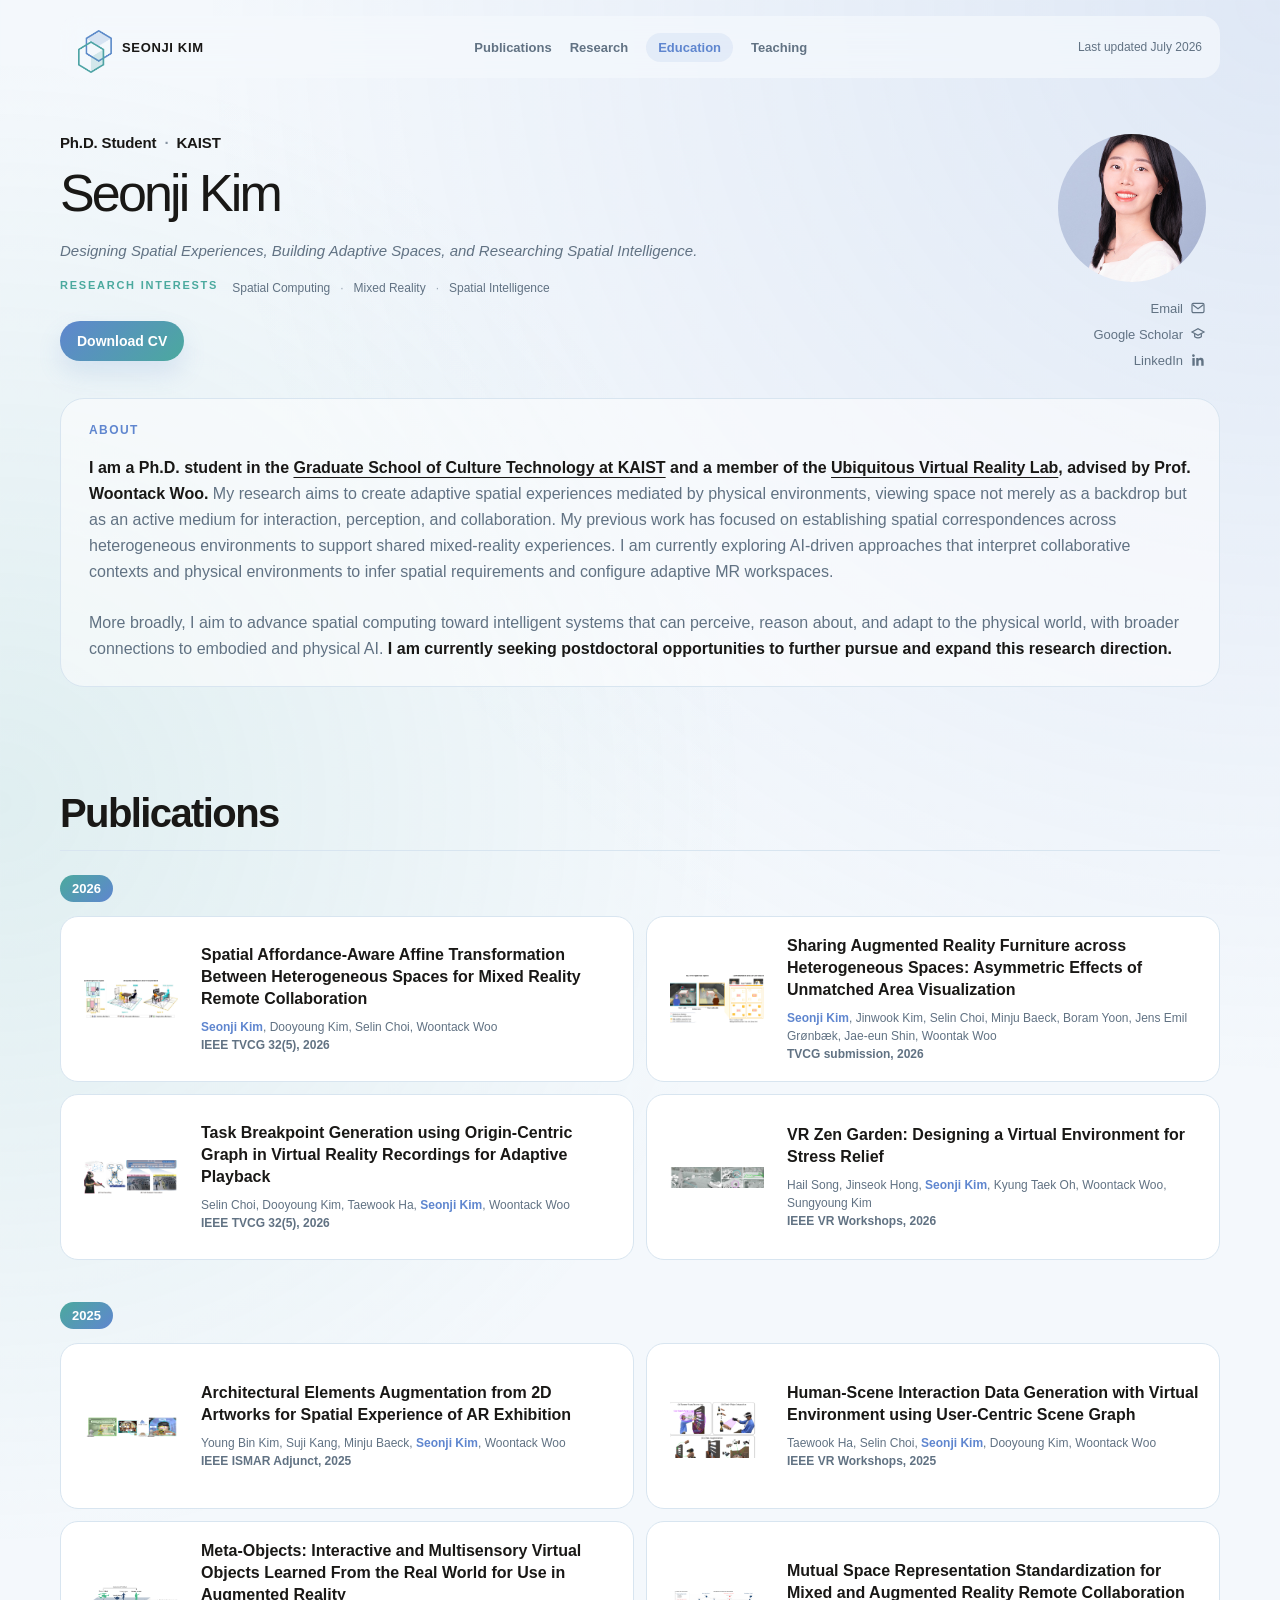
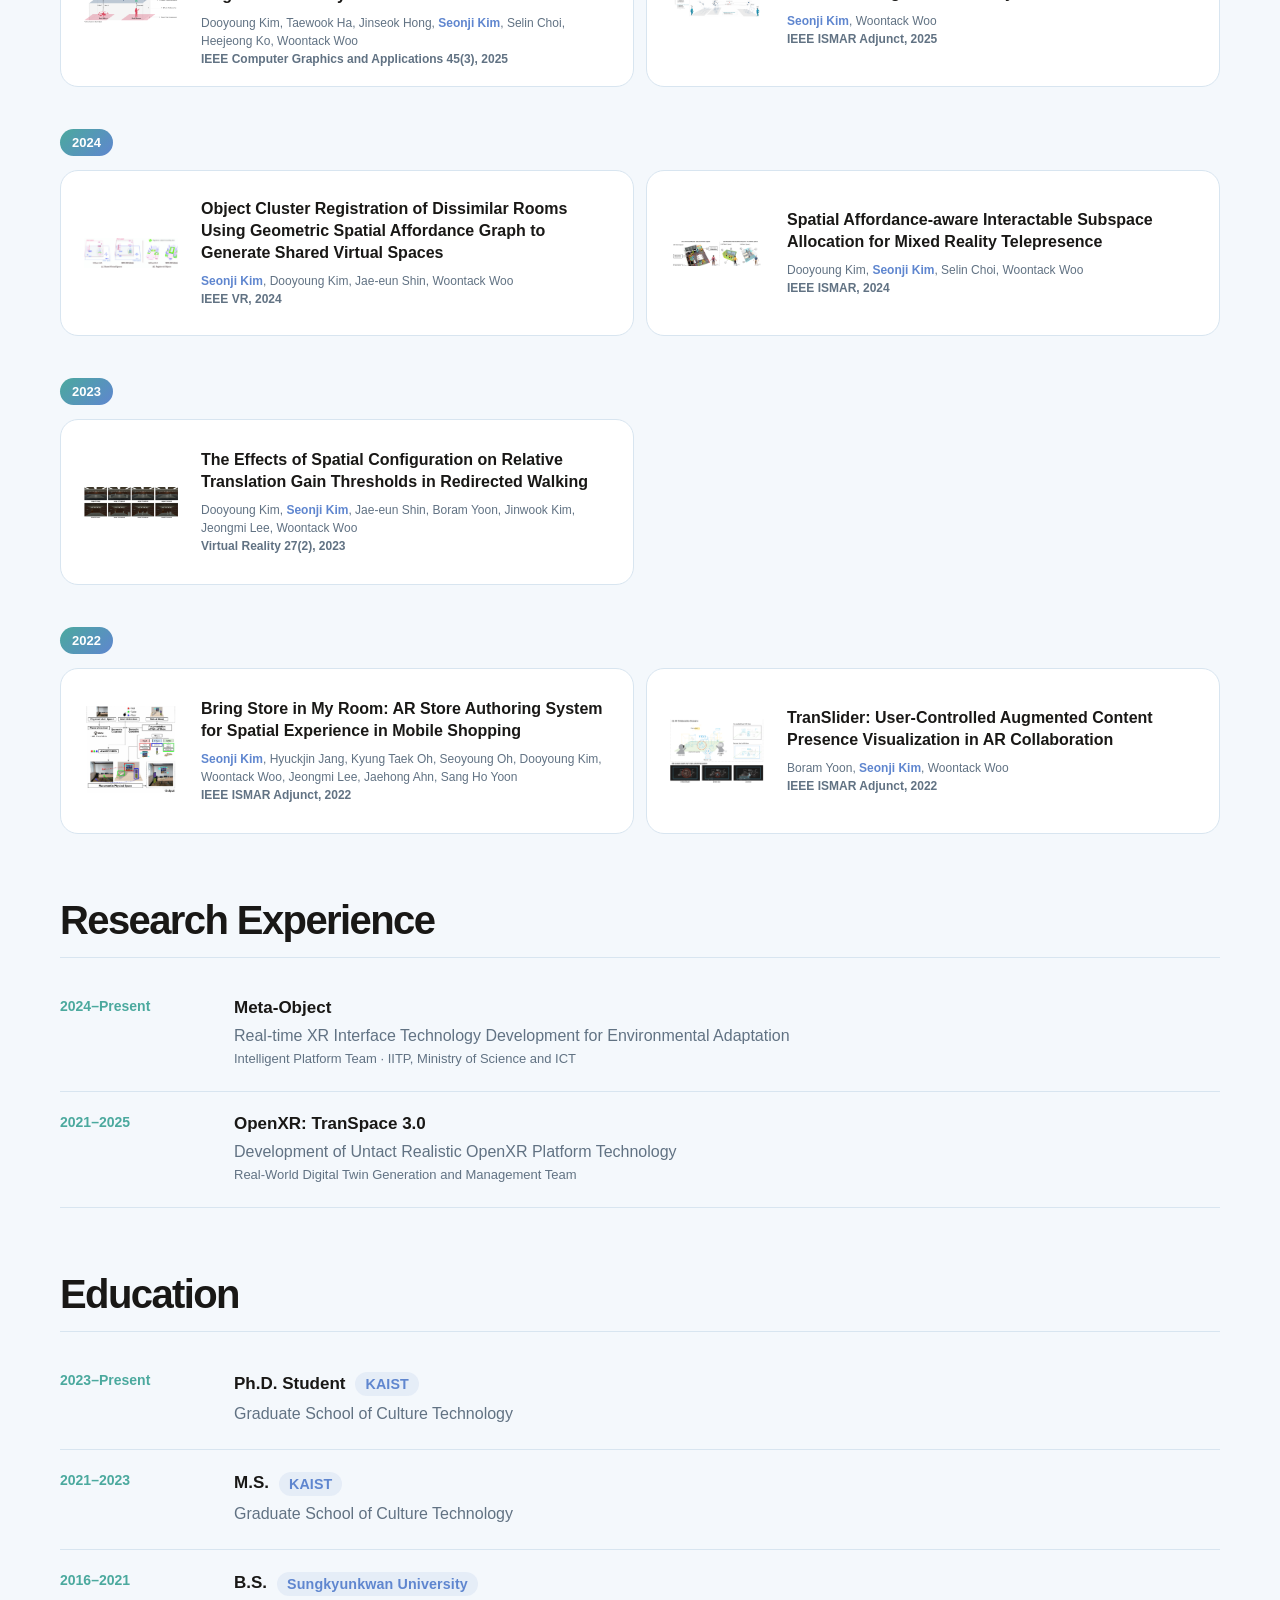
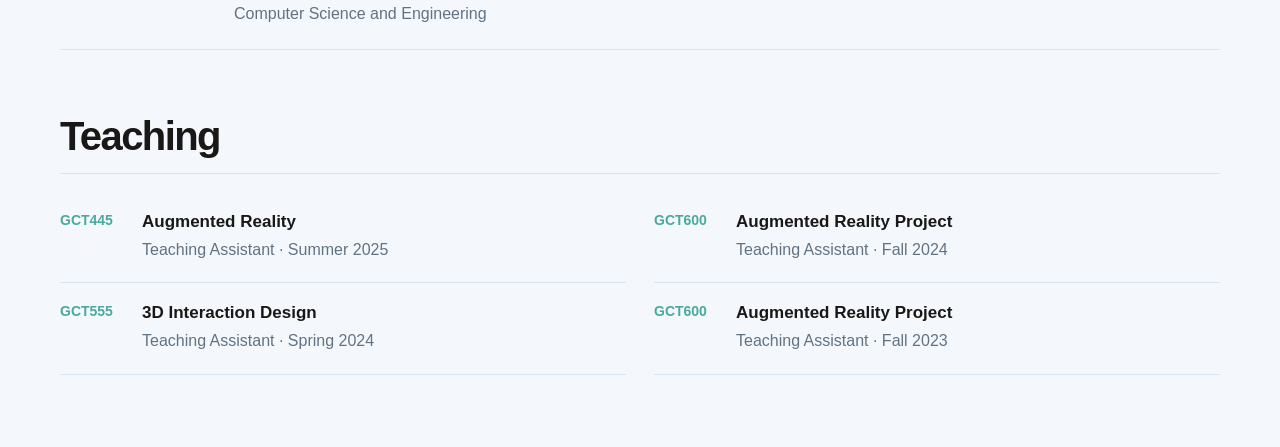
==== index.html @ a23fe7ab "." ====
<!doctype html>
<html lang="en">
<head>
  <meta charset="utf-8">
  <meta name="viewport" content="width=device-width, initial-scale=1">
  <meta name="description" content="Academic CV and publications of Seonji Kim, KAIST.">
  <title>Seonji Kim · Academic CV</title>
  <link rel="icon" type="image/png" sizes="256x256" href="assets/favicon-20260722.png?v=20260723b">
  <link rel="apple-touch-icon" href="assets/favicon-20260722.png?v=20260723b">
  <link rel="stylesheet" href="assets/css/style.css?v=20260723b">
</head>
<body class="home-page">
  <main class="site-shell" aria-label="Seonji Kim academic CV">
    <header class="topbar">
      <a class="brand home-link" href="#home" aria-label="Back to top">
        <span class="monogram"><img class="monogram-mark" src="assets/profile-mark-logo-20260722.png?v=20260723b" alt="" aria-hidden="true"></span>
        <span>SEONJI KIM</span>
      </a>
      <nav class="tabs" aria-label="CV sections">
        <a class="tab" href="#publications" data-section-link="publications">Publications</a>
        <a class="tab" href="#research" data-section-link="research">Research</a>
        <a class="tab" href="#education" data-section-link="education">Education</a>
        <a class="tab" href="#teaching" data-section-link="teaching">Teaching</a>
      </nav>
      <div class="site-stamp" id="site-stamp">Last updated July 2026</div>
    </header>

    <section class="panel hero-panel" id="home" aria-label="Seonji Kim profile">
      <div class="hero">
        <div class="hero-copy">
          <div class="meta" id="hero-meta"><span>Loading profile…</span></div>
          <h1 id="hero-name">Seonji Kim</h1>
          <p class="statement" id="hero-statement"><em>Designing Spatial Experiences, Building Adaptive Spaces, and Researching Spatial Intelligence.</em></p>
          <div class="hero-interests">
            <span class="label">Research interests</span>
            <div id="interest-list"></div>
          </div>
          <a class="primary-action" href="assets/cv/Seonji_Kim_CV.pdf" download>Download CV</a>
        </div>
        <div class="hero-aside">
          <div class="profile-photo" role="img" aria-label="Profile photo of Seonji Kim"><img src="assets/profile.jpg?v=20260723b" alt="Seonji Kim" onerror="this.hidden=true"><span>Replace assets/profile.jpg</span></div>
          <div class="social-links" id="social-links"></div>
        </div>
      </div>
      <div class="home-summary">
        <span class="section-kicker">ABOUT</span>
        <p class="about-copy" id="about-copy"></p>
      </div>
    </section>

    <section class="panel content-section" id="publications" aria-label="Publications">
      <div class="heading"><h2>Publications</h2></div>
      <div id="publication-list" class="publication-list" aria-live="polite"><p class="loading">Loading publications…</p></div>
    </section>

    <section class="panel content-section" id="research" aria-label="Research experience">
      <div class="heading"><h2>Research Experience</h2></div>
      <ul class="timeline" id="research-timeline"></ul>
    </section>

    <section class="panel content-section" id="education" aria-label="Education">
      <div class="heading"><h2>Education</h2></div>
      <ol class="timeline" id="education-timeline"></ol>
    </section>

    <section class="panel content-section" id="teaching" aria-label="Teaching">
      <div class="heading"><h2>Teaching</h2></div>
      <div class="teaching-grid" id="teaching-grid"></div>
    </section>
  </main>
  <script src="assets/js/app.js?v=20260723b" defer></script>
</body>
</html>
---- assets/css/style.css ----
:root {
  --bg: #f4f8fc;
  --fg: #191816;
  --muted: #617283;
  --line: #d8e5f0;
  --soft: #ebf4fb;
  --accent: #5f86cf;
  --accent-soft: #4ba99e;
  color-scheme: light;
  font-family: Inter, ui-sans-serif, -apple-system, BlinkMacSystemFont, "Segoe UI", sans-serif;
}

* { box-sizing: border-box; }

html {
  min-height: 100%;
  background: var(--bg);
  scroll-behavior: smooth;
  scroll-padding-top: 92px;
}

body {
  min-height: 100%;
  margin: 0;
  color: var(--fg);
  background:
    radial-gradient(circle at top right, rgba(95,134,207,.14), transparent 28%),
    radial-gradient(circle at 0% 22%, rgba(75,169,158,.12), transparent 24%),
    var(--bg);
}

body.home-page,
body.paper-page {
  color-scheme: light;
}

a { color: inherit; }

.site-shell {
  width: min(1160px, calc(100% - 36px));
  margin: 0 auto;
  padding: 16px 0 72px;
}

.paper-page-shell {
  padding: 18px 28px 72px;
  border-radius: 28px;
  background: #fff;
  box-shadow: 0 18px 42px rgba(47,73,109,.05);
}

body.paper-page .site-shell {
  width: min(1120px, calc(100% - 36px));
}

.topbar {
  position: sticky;
  top: 12px;
  z-index: 30;
  display: grid;
  grid-template-columns: auto minmax(0, 1fr) auto;
  align-items: center;
  gap: 20px;
  padding: 14px 18px;
  border-radius: 18px;
  background: rgba(244,248,252,.72);
  backdrop-filter: blur(14px);
  box-shadow: none;
}

.paper-topbar {
  background: #fff;
}

.paper-topbar .site-stamp {
  grid-column: 3;
  justify-self: end;
}

.brand {
  display: inline-flex;
  align-items: center;
  gap: 10px;
  min-width: max-content;
  color: inherit;
  font-size: 13px;
  font-weight: 700;
  letter-spacing: .05em;
  text-decoration: none;
}

.monogram {
  display: grid;
  place-items: center;
  width: 34px;
  height: 34px;
  overflow: visible;
  border-radius: 0;
  background: transparent;
}

.monogram-mark {
  display: block;
  width: 100%;
  height: 100%;
  object-fit: contain;
  filter: none;
}

.tabs {
  display: flex;
  align-items: center;
  justify-content: center;
  gap: 18px;
  overflow-x: auto;
  scrollbar-width: none;
}

.tabs::-webkit-scrollbar { display: none; }

.tab {
  position: relative;
  flex: none;
  padding: 7px 0;
  color: var(--muted);
  font-size: 13px;
  font-weight: 560;
  text-decoration: none;
  white-space: nowrap;
}

.tab:hover,
.tab[aria-current="true"] {
  color: var(--fg);
}

.tab[aria-current="true"]::after {
  content: none;
}

.tab[aria-current="true"] {
  padding: 7px 12px;
  border-radius: 999px;
  color: var(--accent);
  background: rgba(95,134,207,.1);
}

.site-stamp {
  color: var(--muted);
  font-size: 12px;
  white-space: nowrap;
}

.panel {
  scroll-margin-top: 96px;
}

.hero-panel {
  padding: 56px 0 40px;
}

.hero {
  display: grid;
  grid-template-columns: minmax(0, 720px) 190px;
  justify-content: space-between;
  gap: clamp(40px, 6vw, 96px);
  align-items: start;
}

.meta {
  display: flex;
  flex-wrap: wrap;
  gap: 8px;
  margin-bottom: 16px;
  color: var(--fg);
  font-size: 15px;
  font-weight: 620;
  letter-spacing: -.01em;
}

.meta-item {
  color: var(--fg);
}

.meta-divider {
  color: color-mix(in srgb, var(--muted) 75%, transparent);
}

h1 {
  max-width: 620px;
  margin: 0;
  font-size: clamp(33px, 5.2vw, 52px);
  line-height: 1.02;
  letter-spacing: -.055em;
  font-weight: 540;
}

.statement {
  max-width: 780px;
  margin: 20px 0 0;
  color: var(--muted);
  font-size: clamp(13px, 1.2vw, 15px);
  line-height: 1.5;
}

.statement strong,
.about-copy strong {
  color: var(--fg);
  font-weight: 700;
}

.statement em {
  font-style: italic;
}

.hero-interests {
  display: grid;
  grid-template-columns: auto minmax(0, 1fr);
  gap: 14px;
  align-items: start;
  max-width: 860px;
  margin-top: 16px;
}

.hero-interests .label {
  color: var(--accent-soft);
  font-size: 11px;
  font-weight: 700;
  letter-spacing: .16em;
  text-transform: uppercase;
  white-space: nowrap;
}

.hero-interests #interest-list {
  display: flex;
  flex-wrap: wrap;
  gap: 6px 10px;
  min-width: 0;
}

.hero-interests #interest-list > span {
  color: var(--muted);
  font-size: 12px;
  line-height: 1.5;
  white-space: nowrap;
}

.hero-interests #interest-list > span:not(:last-child)::after {
  content: "·";
  margin-left: 10px;
  color: color-mix(in srgb, var(--muted) 60%, transparent);
}

.primary-action {
  display: inline-flex;
  margin-top: 24px;
  padding: 12px 17px;
  border-radius: 999px;
  color: #fff;
  background: linear-gradient(135deg, var(--accent), var(--accent-soft));
  font-size: 14px;
  font-weight: 650;
  text-decoration: none;
  box-shadow: 0 12px 24px rgba(95,134,207,.16);
}

.primary-action:hover { opacity: .92; }

.social-links {
  display: flex;
  flex-direction: column;
  width: 100%;
  align-items: flex-end;
  gap: 10px;
  margin-top: 18px;
  text-align: right;
}

.social-links a {
  display: inline-flex;
  flex-direction: row-reverse;
  align-items: center;
  gap: 7px;
  color: var(--muted);
  font-size: 13px;
  text-decoration: none;
}

.social-links a:hover { color: var(--accent); }

.social-links svg {
  width: 16px;
  height: 16px;
}

.profile-photo {
  position: relative;
  width: min(100%, 148px);
  aspect-ratio: 1 / 1;
  justify-self: end;
  overflow: hidden;
  border-radius: 50%;
  box-shadow: none;
  background: transparent;
}

.profile-photo > img {
  width: 100%;
  height: 100%;
  object-fit: cover;
  object-position: center center;
}

.profile-photo > span {
  position: absolute;
  inset: auto 12px 12px;
  padding: 8px 10px;
  border-radius: 999px;
  color: var(--fg);
  background: rgba(244,248,252,.92);
  font-size: 12px;
  text-align: center;
}

.profile-photo > img:not([hidden]) + span { display: none; }

.hero-aside {
  display: flex;
  flex-direction: column;
  align-items: flex-end;
  width: 176px;
}

.home-summary {
  display: grid;
  gap: 18px;
  margin-top: 30px;
  padding: 24px 28px;
  border: 1px solid var(--line);
  border-radius: 24px;
  background: rgba(255,255,255,.52);
}

.section-kicker {
  color: var(--accent);
  font-size: 12px;
  font-weight: 700;
  letter-spacing: .12em;
}

.about-copy {
  margin: 0;
  color: var(--muted);
  font-size: clamp(14px, 1.55vw, 16px);
  line-height: 1.62;
}

.about-copy a {
  color: inherit;
  text-decoration: underline;
  text-decoration-thickness: 1px;
  text-underline-offset: 4px;
}

.interests {
  display: grid;
  grid-template-columns: 128px minmax(0,1fr);
  gap: 18px;
  padding-top: 14px;
  border-top: 1px solid var(--line);
}

.label {
  color: var(--accent-soft);
  font-size: 11px;
  font-weight: 700;
  letter-spacing: .08em;
}

.interests > div {
  display: flex;
  flex-wrap: nowrap;
  gap: 0 16px;
  overflow-x: auto;
  white-space: nowrap;
  scrollbar-width: none;
}

.interests > div::-webkit-scrollbar { display: none; }

.interests > div span {
  position: relative;
  font-size: 13px;
  font-weight: 560;
}

.interests > div span:not(:last-child)::after {
  content: "·";
  position: absolute;
  right: -12px;
  color: var(--accent);
}

.content-section {
  padding-top: 64px;
}

.heading {
  padding-bottom: 14px;
  border-bottom: 1px solid var(--line);
}

.heading h2 {
  margin: 0;
  font-size: clamp(28px, 4vw, 40px);
  font-weight: 560;
  letter-spacing: -.04em;
}

.publication-list { display: grid; gap: 18px; }
.loading { color: var(--muted); }

.year-group { padding-top: 24px; }

.year-group h3 {
  display: inline-flex;
  align-items: center;
  margin: 0;
  padding: 6px 12px;
  border-radius: 999px;
  color: #fff;
  background: linear-gradient(135deg, var(--accent-soft), var(--accent));
  font-size: 13px;
  font-weight: 700;
}

.publication-grid {
  display: grid;
  grid-template-columns: repeat(2, minmax(0,1fr));
  gap: 12px;
  padding-top: 14px;
}

.publication-card {
  display: grid;
  grid-template-columns: 104px minmax(0,1fr);
  gap: 18px;
  align-items: center;
  min-height: 166px;
  padding: 18px;
  border: 1px solid var(--line);
  border-radius: 18px;
  color: var(--fg);
  background: #fff;
  text-decoration: none;
  transition: .18s ease;
}

.publication-card:hover,
.publication-card:focus-visible {
  border-color: rgba(95,134,207,.28);
  background: #fff;
  transform: translateY(-2px);
  box-shadow: 0 14px 28px rgba(47,73,109,.08);
  outline: none;
}

.publication-visual {
  display: grid;
  place-items: center;
  width: 104px;
  height: 104px;
  overflow: hidden;
  border-radius: 14px;
  background: #fff;
}

.publication-visual img {
  width: auto;
  height: auto;
  max-width: 90%;
  max-height: 90%;
  object-fit: contain;
}

.figure-placeholder {
  display: grid;
  gap: 6px;
  place-items: center;
  width: 100%;
  height: 100%;
  padding: 18px;
  color: var(--muted);
  text-align: center;
  line-height: 1.35;
}

.figure-placeholder strong {
  color: var(--fg);
  font-size: 14px;
  font-weight: 650;
}

.figure-placeholder span { font-size: 12px; }

.figure-placeholder.compact {
  padding: 12px;
}

.figure-placeholder.compact strong { font-size: 12px; }
.figure-placeholder.compact span { font-size: 11px; }

.publication-title {
  display: block;
  margin-bottom: 9px;
  font-weight: 650;
  line-height: 1.35;
}

.publication-authors,
.publication-venue {
  display: block;
  color: var(--muted);
  font-size: 12px;
  line-height: 1.5;
}

.publication-venue,
.paper-kicker {
  font-weight: 700;
}

.publication-authors strong { color: var(--accent); }

.paper-section {
  margin-top: 24px;
  padding: 28px 0 0;
  border: 0;
  border-radius: 0;
  background: #fff;
}

.paper-back {
  display: flex;
  justify-content: flex-start;
  width: min(100%, 920px);
  margin: 0 auto 26px;
  color: var(--accent-soft);
  font-size: 14px;
  text-decoration: none;
}

.paper-back:hover { color: var(--accent); }

.paper-kicker {
  max-width: 860px;
  margin: 0 auto 12px;
  color: var(--muted);
  font-size: 13px;
  text-align: center;
}

.paper-title {
  max-width: 950px;
  margin: 0 auto;
  font-size: clamp(24px, 3.6vw, 36px);
  line-height: 1.12;
  letter-spacing: -.05em;
  font-weight: 560;
  text-align: center;
}

.paper-authors {
  max-width: 920px;
  margin: 18px auto 0;
  color: var(--muted);
  line-height: 1.6;
  text-align: center;
}

.paper-authors strong,
.timeline h3 { color: var(--fg); }

.paper-actions {
  display: flex;
  flex-wrap: wrap;
  justify-content: center;
  gap: 18px;
  margin: 22px auto 0;
  font-size: 14px;
}

.paper-actions a {
  display: inline-flex;
  align-items: center;
  justify-content: center;
  min-width: 168px;
  padding: 12px 18px;
  border: 0;
  border-radius: 999px;
  color: #fff;
  background: linear-gradient(135deg, var(--accent), var(--accent-soft));
  box-shadow: 0 10px 22px rgba(95,134,207,.18);
  font-weight: 650;
  text-decoration: none;
  transition: .18s ease;
}

.paper-actions a:hover,
.paper-actions a:focus-visible {
  transform: translateY(-1px);
  box-shadow: 0 14px 26px rgba(95,134,207,.22);
  outline: none;
}

.paper-figure-stack {
  max-width: 920px;
  margin: 34px auto 0;
}

.paper-copy-block {
  max-width: 860px;
  margin: 26px auto 0;
}

.paper-copy-block h2 {
  margin: 0 0 12px;
  font-size: 18px;
  font-weight: 650;
}

.paper-abstract {
  margin: 0;
  color: var(--muted);
  line-height: 1.82;
}

.bibtex-card {
  max-width: 860px;
  margin: 28px auto 0;
  padding: 18px;
  border: 1px solid var(--line);
  border-radius: 16px;
  background: #fff;
}

.bibtex-header {
  display: flex;
  align-items: center;
  justify-content: space-between;
  gap: 16px;
  margin-bottom: 10px;
}

.bibtex-header h3 {
  margin: 0;
  font-size: 17px;
}

.copy-button {
  display: inline-flex;
  align-items: center;
  justify-content: center;
  padding: 10px 14px;
  border: 0;
  border-radius: 999px;
  color: #fff;
  background: linear-gradient(135deg, var(--accent), var(--accent-soft));
  box-shadow: 0 10px 22px rgba(95,134,207,.18);
  font: inherit;
  font-size: 12px;
  font-weight: 700;
  cursor: pointer;
  transition: .18s ease;
}

.copy-button:hover:not(:disabled) {
  transform: translateY(-1px);
  box-shadow: 0 14px 26px rgba(95,134,207,.22);
}

.copy-button:disabled {
  color: var(--muted);
  cursor: not-allowed;
  opacity: .7;
}

.paper-bibtex {
  width: 100%;
  min-height: 190px;
  margin: 0;
  padding: 14px 16px;
  overflow: auto;
  border: 1px solid rgba(95,134,207,.14);
  border-radius: 12px;
  background: #fff;
  color: var(--fg);
  font-family: ui-monospace, SFMono-Regular, Menlo, Monaco, Consolas, "Liberation Mono", monospace;
  font-size: 12px;
  line-height: 1.62;
  white-space: pre;
  resize: vertical;
  outline: none;
}

.main-figure {
  display: grid;
  place-items: center;
  min-height: 320px;
  overflow: hidden;
  border: 0;
  border-radius: 0;
  background: #fff;
}

.main-figure img {
  width: auto;
  height: auto;
  max-width: min(100%, 880px);
  max-height: 620px;
  object-fit: contain;
  border-radius: 0;
  box-shadow: none;
}

.figure-caption {
  max-width: 860px;
  margin: 14px 0 0;
  color: var(--muted);
  font-size: 12px;
  line-height: 1.6;
}

.abstract-visual {
  position: relative;
  display: block;
  width: 100%;
  min-height: 220px;
  overflow: hidden;
  border-radius: 18px;
  background:
    radial-gradient(circle at 18% 24%, rgba(255,255,255,.72), transparent 18%),
    radial-gradient(circle at 78% 28%, rgba(255,255,255,.46), transparent 22%),
    linear-gradient(135deg, rgba(95,134,207,.92), rgba(75,169,158,.88));
  box-shadow: 0 18px 36px rgba(47,73,109,.1);
}

.abstract-visual > span {
  position: absolute;
  border-radius: 999px;
  opacity: .88;
}

.abstract-visual > span:nth-child(1) {
  top: 14%;
  left: 10%;
  width: 34%;
  height: 34%;
  border: 1.5px solid rgba(255,255,255,.64);
}

.abstract-visual > span:nth-child(2) {
  right: 12%;
  bottom: 16%;
  width: 40%;
  height: 40%;
  background: rgba(255,255,255,.12);
  border: 1px solid rgba(255,255,255,.3);
}

.abstract-visual > span:nth-child(3) {
  left: 42%;
  top: 24%;
  width: 18%;
  height: 52%;
  border-radius: 32px;
  background: rgba(255,255,255,.18);
  transform: rotate(32deg);
}

.abstract-visual--graph {
  background:
    linear-gradient(135deg, rgba(95,134,207,.96), rgba(84,114,191,.9));
}

.abstract-visual--graph > span:nth-child(1) {
  width: 40%;
  height: 2px;
  top: 28%;
  left: 14%;
  border: 0;
  background: rgba(255,255,255,.72);
  box-shadow: 0 50px 0 rgba(255,255,255,.52);
}

.abstract-visual--graph > span:nth-child(2) {
  width: 14px;
  height: 14px;
  top: 24%;
  right: 18%;
  background: #fff;
}

.abstract-visual--graph > span:nth-child(3) {
  width: 18px;
  height: 18px;
  left: 34%;
  top: 48%;
  background: rgba(255,255,255,.92);
  transform: none;
}

.abstract-visual--environment,
.abstract-visual--collaboration,
.abstract-visual--spaces {
  background:
    radial-gradient(circle at 22% 28%, rgba(255,255,255,.64), transparent 18%),
    linear-gradient(140deg, rgba(75,169,158,.92), rgba(95,134,207,.86));
}

.abstract-visual--walking {
  background:
    linear-gradient(135deg, rgba(75,169,158,.9), rgba(95,134,207,.95));
}

.abstract-visual--walking > span:nth-child(1),
.abstract-visual--walking > span:nth-child(2) {
  border-radius: 24px;
  background: rgba(255,255,255,.18);
  border: 0;
}

.abstract-visual--walking > span:nth-child(1) {
  width: 18%;
  height: 62%;
  left: 24%;
  top: 18%;
  transform: skewX(-16deg);
}

.abstract-visual--walking > span:nth-child(2) {
  width: 18%;
  height: 62%;
  left: 52%;
  top: 18%;
  transform: skewX(-16deg);
}

.abstract-visual--walking > span:nth-child(3) {
  width: 52%;
  height: 2px;
  left: 24%;
  top: 50%;
  background: rgba(255,255,255,.62);
  border-radius: 999px;
  transform: none;
}

.timeline {
  margin: 0;
  padding: 18px 0 0;
  list-style: none;
}

.timeline li {
  display: grid;
  grid-template-columns: 150px minmax(0,1fr);
  gap: 24px;
  padding: 22px 0;
  border-bottom: 1px solid var(--line);
}

.timeline li > span,
.teaching-grid > div > span {
  color: var(--accent-soft);
  font-size: 14px;
  font-weight: 650;
  font-variant-numeric: tabular-nums;
}

.timeline h3,
.teaching-grid h3 {
  margin: 0 0 6px;
  font-size: 17px;
  font-weight: 650;
}

.entry-title-primary,
.entry-title-affiliation {
  display: inline-flex;
  align-items: center;
}

.entry-title-affiliation {
  margin-left: 10px;
  padding: 4px 10px;
  border-radius: 999px;
  color: var(--accent);
  background: rgba(95,134,207,.1);
  font-size: .84em;
  font-weight: 620;
  letter-spacing: .01em;
  vertical-align: middle;
}

.timeline p,
.teaching-grid p {
  margin: 0;
  color: var(--muted);
  line-height: 1.55;
}

.small { font-size: 13px; }

.teaching-grid {
  display: grid;
  grid-template-columns: repeat(2,minmax(0,1fr));
  gap: 0 28px;
  padding-top: 18px;
}

.teaching-grid > div {
  display: grid;
  grid-template-columns: 68px minmax(0,1fr);
  gap: 14px;
  padding: 20px 0;
  border-bottom: 1px solid var(--line);
}

.notice {
  padding: 18px;
  border: 1px solid var(--line);
  border-radius: 10px;
  color: var(--muted);
}

@media (max-width: 820px) {
  .site-shell {
    width: min(100% - 24px, 1160px);
    padding-top: 12px;
  }

  .paper-page-shell {
    padding: 16px 18px 56px;
    border-radius: 22px;
  }

  .topbar {
    grid-template-columns: 1fr;
    align-items: start;
    gap: 10px;
  }

  .paper-topbar .site-stamp {
    grid-column: auto;
    justify-self: start;
  }

  .tabs {
    justify-content: flex-start;
    width: 100%;
  }

  .tab[aria-current="true"]::after { bottom: -11px; }
  .hero { grid-template-columns: 1fr; }
  .hero-aside {
    grid-row: 1;
    align-items: center;
    width: auto;
  }
  .profile-photo { width: min(58vw, 170px); justify-self: center; }
  .social-links {
    align-items: center;
    text-align: center;
  }
  .hero-interests {
    grid-template-columns: 1fr;
    gap: 10px;
  }
  .hero-interests #interest-list {
    gap: 6px 10px;
  }
  .home-summary,
  .publication-grid,
  .teaching-grid {
    grid-template-columns: 1fr;
  }

  .interests {
    grid-template-columns: 1fr;
    gap: 12px;
  }

  .timeline li {
    grid-template-columns: 104px minmax(0,1fr);
    gap: 16px;
  }

  .entry-title-affiliation {
    display: inline-flex;
    margin-top: 8px;
    margin-left: 0;
  }
}

@media (max-width: 520px) {
  .brand > span:last-child { font-size: 12px; }
  .site-stamp { font-size: 11px; }
  .publication-card {
    grid-template-columns: 78px minmax(0,1fr);
    min-height: 136px;
    padding: 14px;
  }

  .publication-visual {
    width: 78px;
    height: 78px;
  }

  .paper-section { padding: 20px 0 0; }
  .bibtex-header { align-items: flex-start; flex-direction: column; }
  .abstract-visual { min-height: 180px; }
}
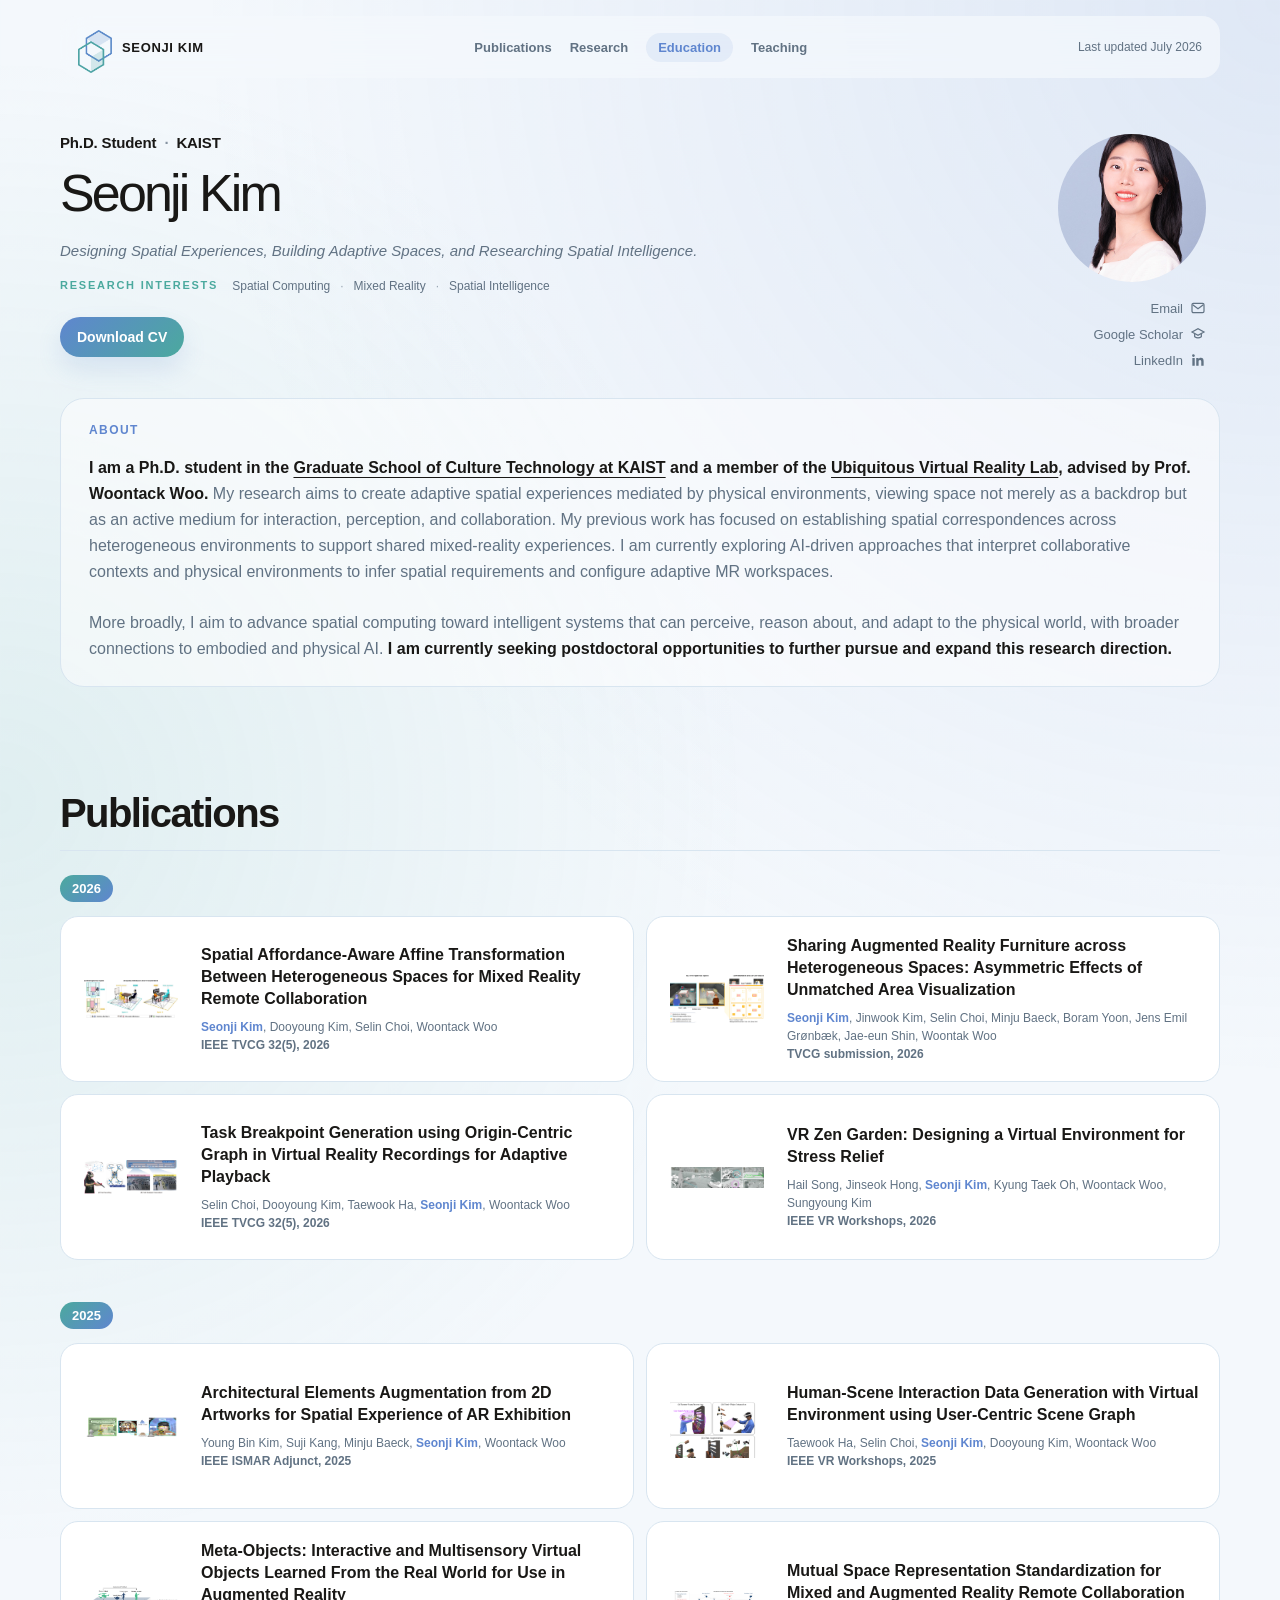
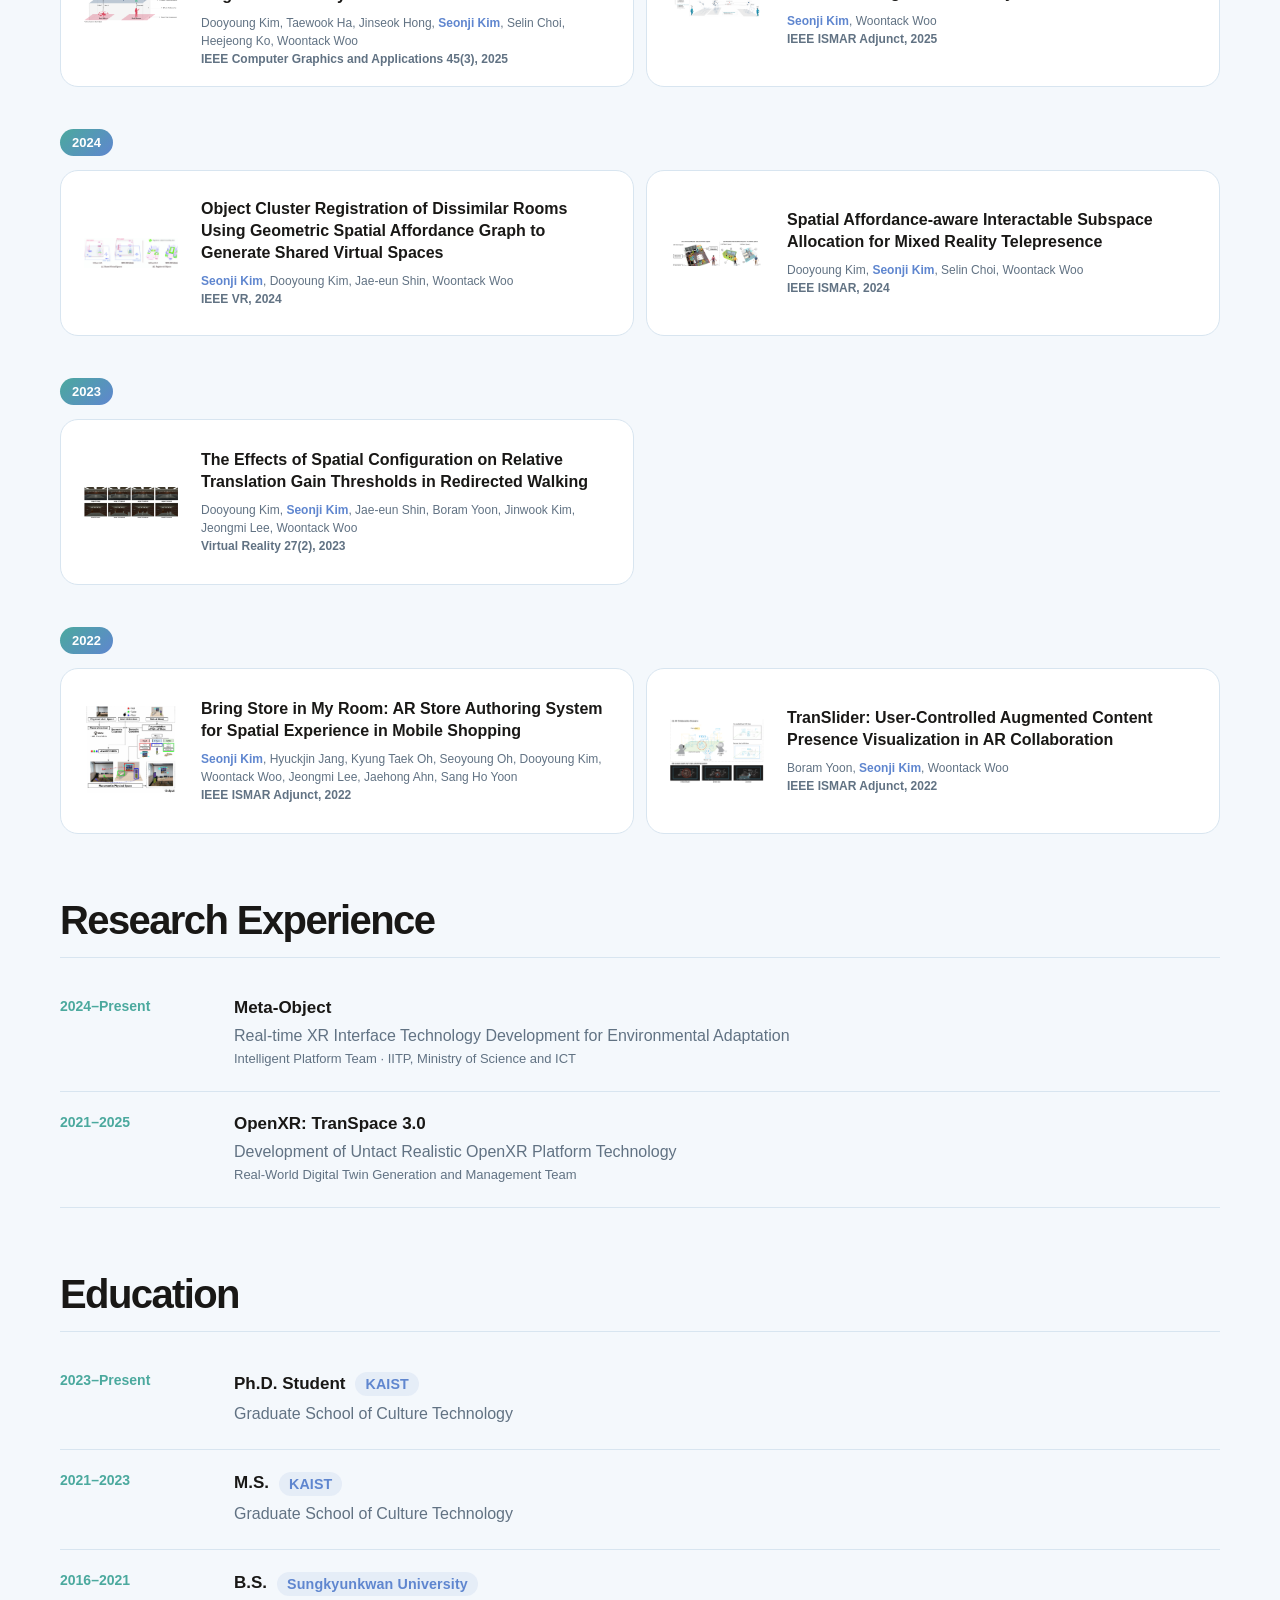
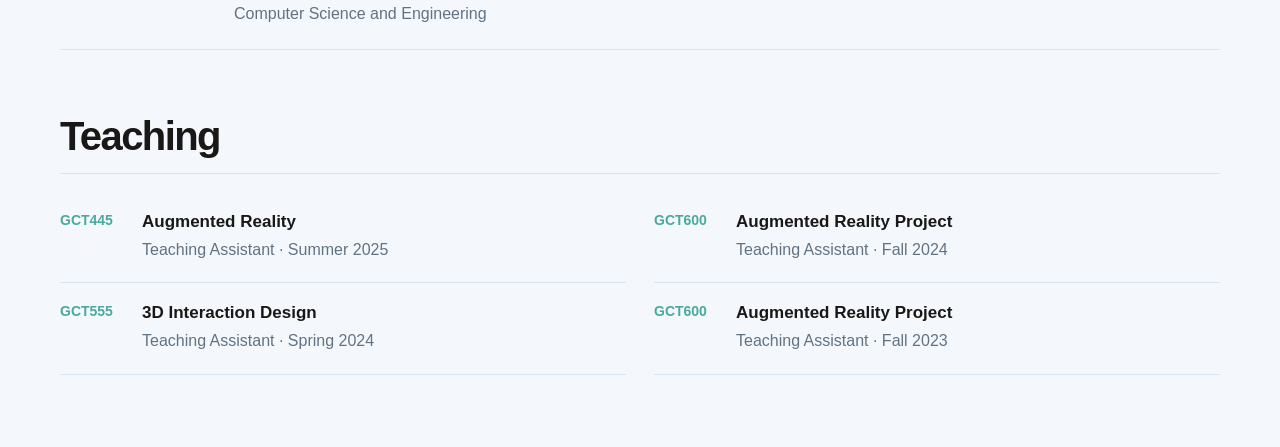
==== commit cf7c1b34: "." ====
--- a/index.html
+++ b/index.html
@@ -5,15 +5,15 @@
   <meta name="viewport" content="width=device-width, initial-scale=1">
   <meta name="description" content="Academic CV and publications of Seonji Kim, KAIST.">
   <title>Seonji Kim · Academic CV</title>
-  <link rel="icon" type="image/png" sizes="256x256" href="assets/favicon-20260722.png?v=20260723b">
-  <link rel="apple-touch-icon" href="assets/favicon-20260722.png?v=20260723b">
-  <link rel="stylesheet" href="assets/css/style.css?v=20260723b">
+  <link rel="icon" type="image/png" sizes="256x256" href="assets/favicon-20260722.png?v=20260723c">
+  <link rel="apple-touch-icon" href="assets/favicon-20260722.png?v=20260723c">
+  <link rel="stylesheet" href="assets/css/style.css?v=20260723c">
 </head>
 <body class="home-page">
   <main class="site-shell" aria-label="Seonji Kim academic CV">
     <header class="topbar">
       <a class="brand home-link" href="#home" aria-label="Back to top">
-        <span class="monogram"><img class="monogram-mark" src="assets/profile-mark-logo-20260722.png?v=20260723b" alt="" aria-hidden="true"></span>
+        <span class="monogram"><img class="monogram-mark" src="assets/profile-mark-logo-20260722.png?v=20260723c" alt="" aria-hidden="true"></span>
         <span>SEONJI KIM</span>
       </a>
       <nav class="tabs" aria-label="CV sections">
@@ -38,7 +38,7 @@
           <a class="primary-action" href="assets/cv/Seonji_Kim_CV.pdf" download>Download CV</a>
         </div>
         <div class="hero-aside">
-          <div class="profile-photo" role="img" aria-label="Profile photo of Seonji Kim"><img src="assets/profile.jpg?v=20260723b" alt="Seonji Kim" onerror="this.hidden=true"><span>Replace assets/profile.jpg</span></div>
+          <div class="profile-photo" role="img" aria-label="Profile photo of Seonji Kim"><img src="assets/profile.jpg?v=20260723c" alt="Seonji Kim" onerror="this.hidden=true"><span>Replace assets/profile.jpg</span></div>
           <div class="social-links" id="social-links"></div>
         </div>
       </div>
@@ -68,6 +68,6 @@
       <div class="teaching-grid" id="teaching-grid"></div>
     </section>
   </main>
-  <script src="assets/js/app.js?v=20260723b" defer></script>
+  <script src="assets/js/app.js?v=20260723c" defer></script>
 </body>
 </html>
--- a/assets/css/style.css
+++ b/assets/css/style.css
@@ -217,22 +217,26 @@
   display: grid;
   grid-template-columns: auto minmax(0, 1fr);
   gap: 14px;
-  align-items: start;
+  align-items: center;
   max-width: 860px;
   margin-top: 16px;
 }
 
 .hero-interests .label {
+  display: inline-flex;
+  align-items: center;
   color: var(--accent-soft);
   font-size: 11px;
   font-weight: 700;
   letter-spacing: .16em;
+  line-height: 1;
   text-transform: uppercase;
   white-space: nowrap;
 }
 
 .hero-interests #interest-list {
   display: flex;
+  align-items: center;
   flex-wrap: wrap;
   gap: 6px 10px;
   min-width: 0;
@@ -241,7 +245,7 @@
 .hero-interests #interest-list > span {
   color: var(--muted);
   font-size: 12px;
-  line-height: 1.5;
+  line-height: 1.2;
   white-space: nowrap;
 }
 
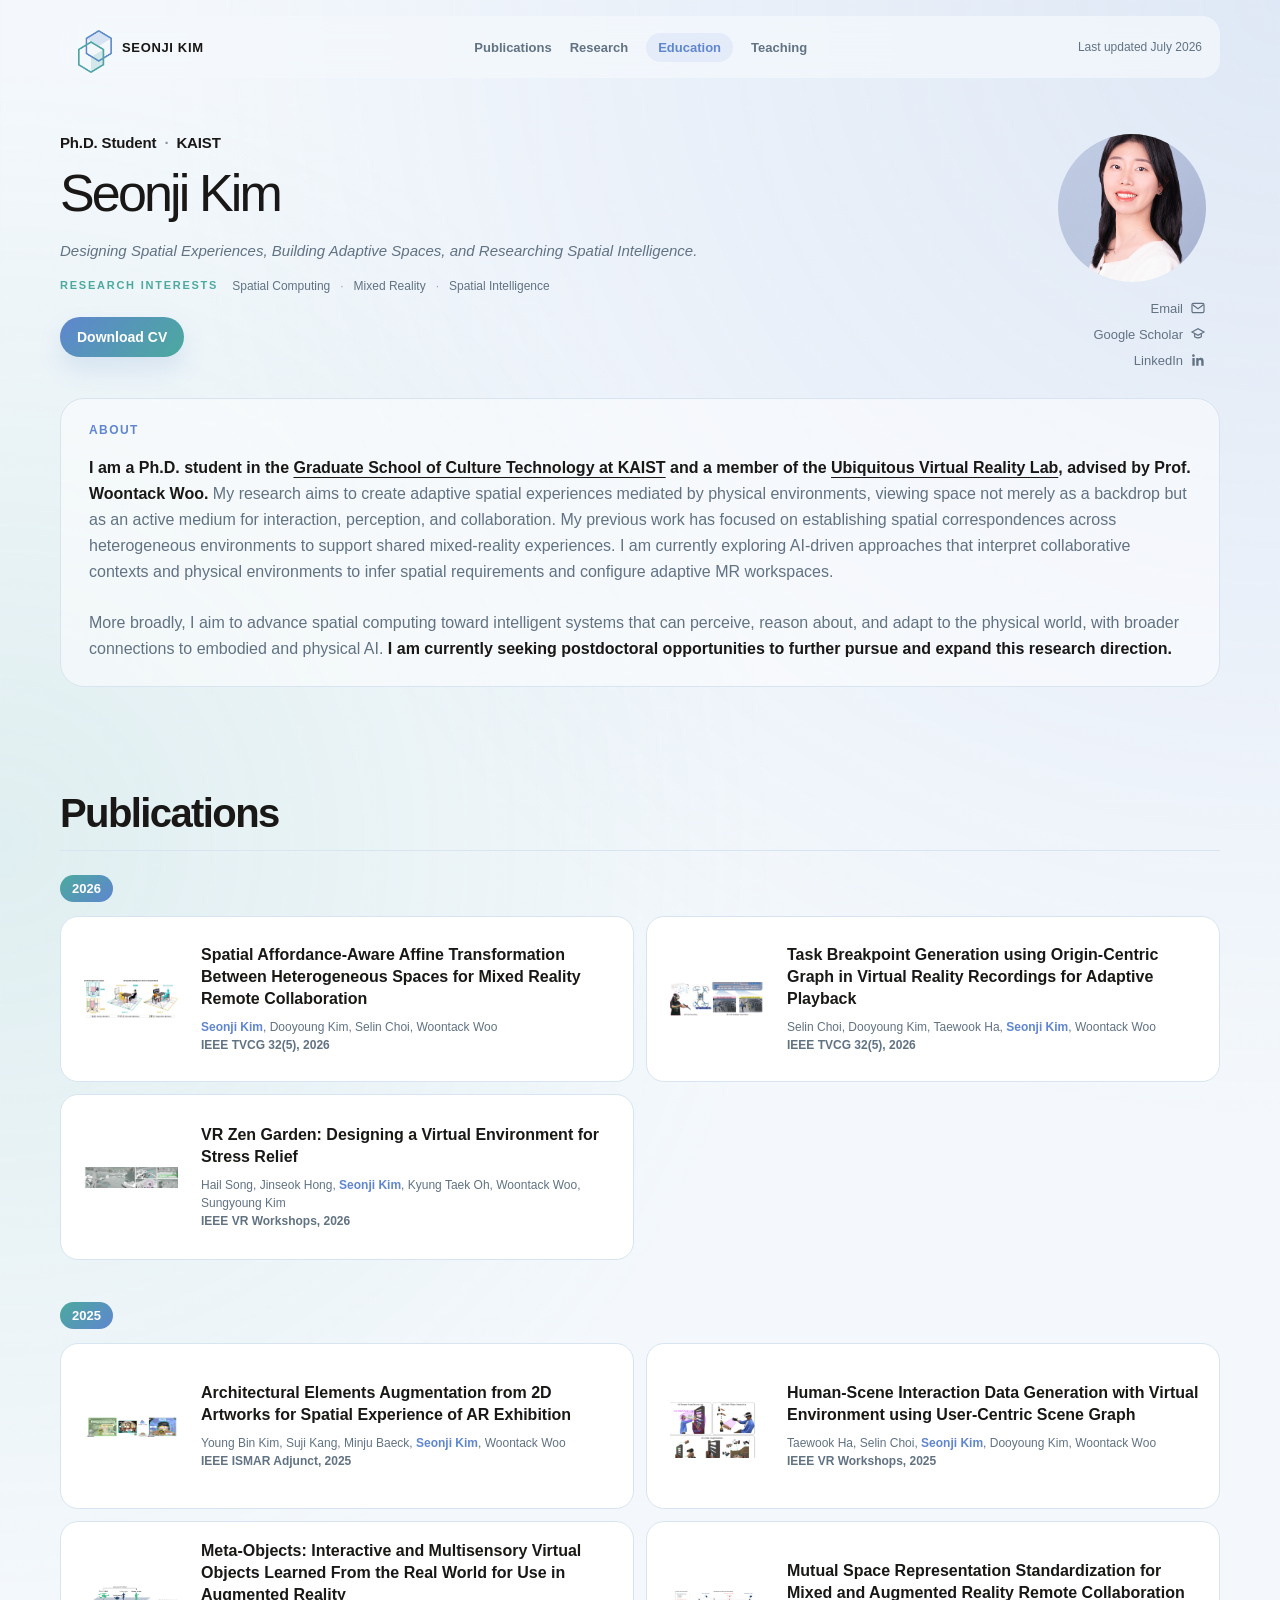
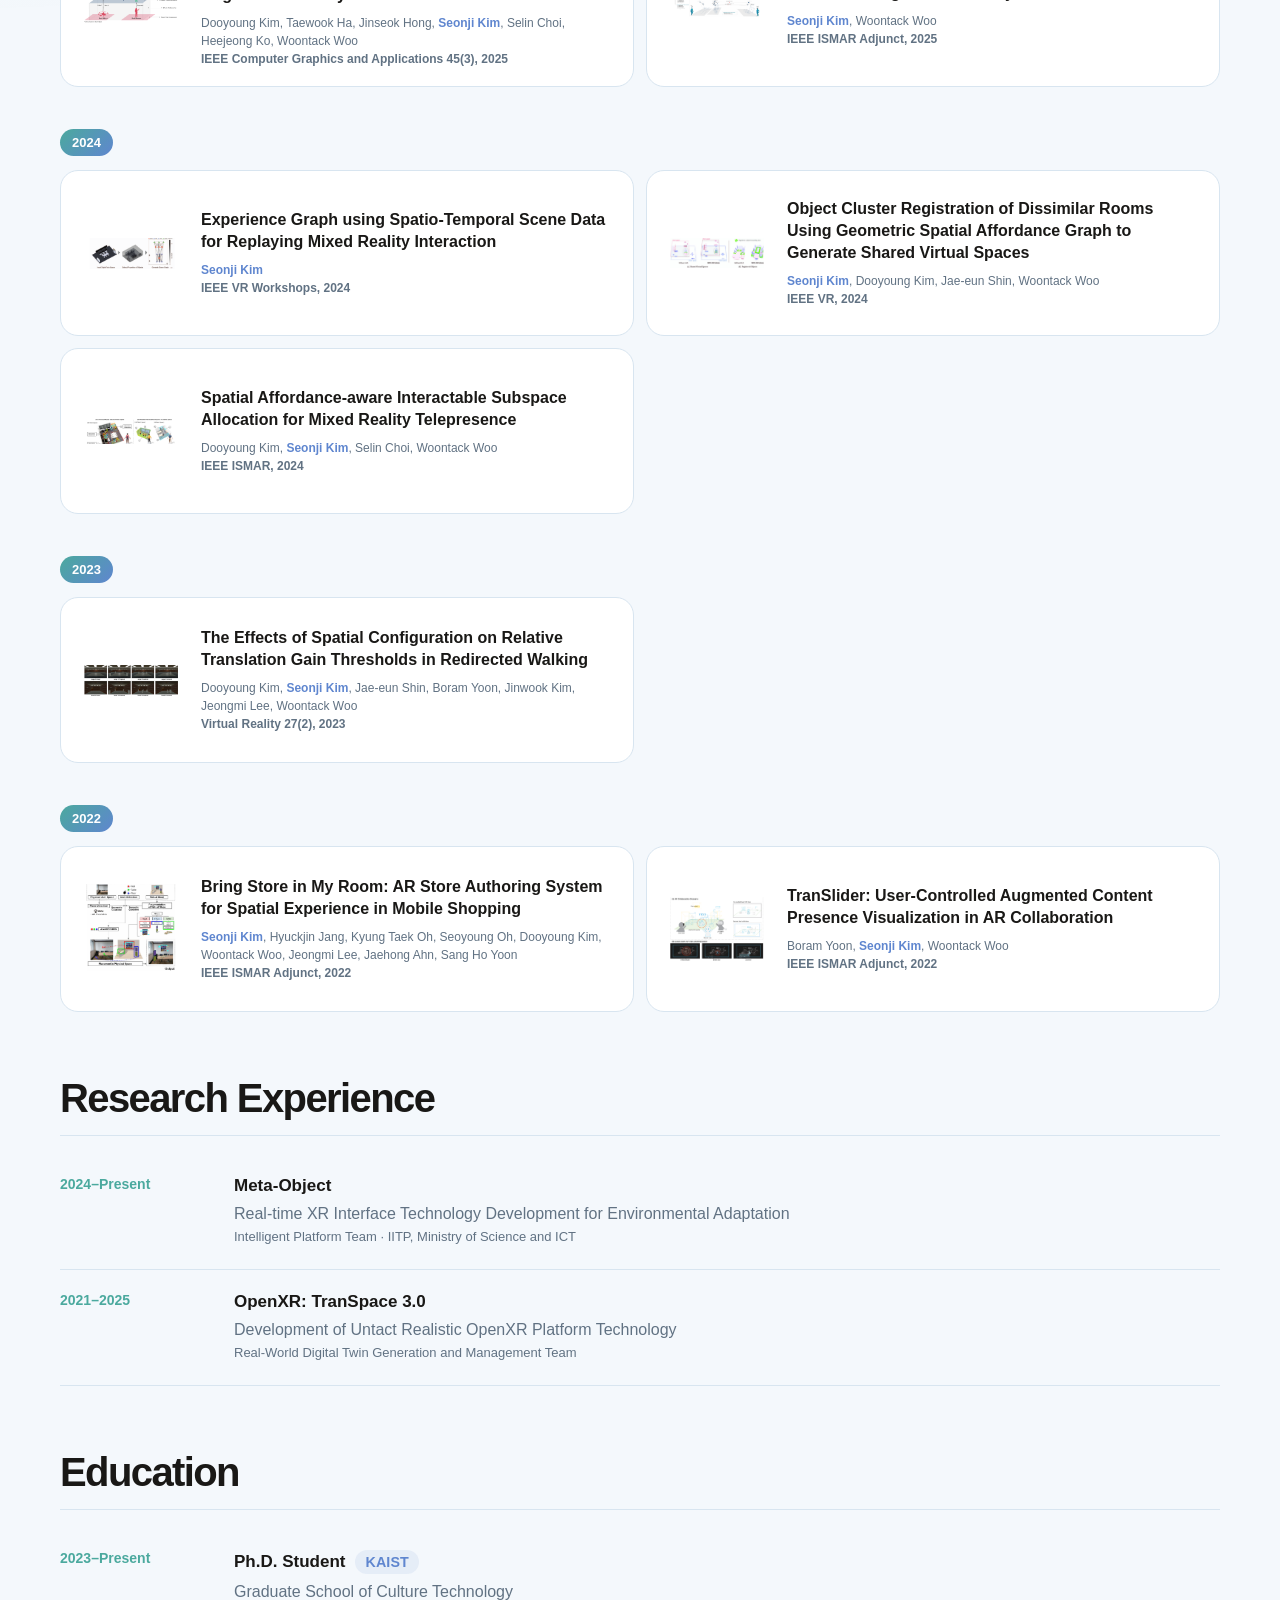
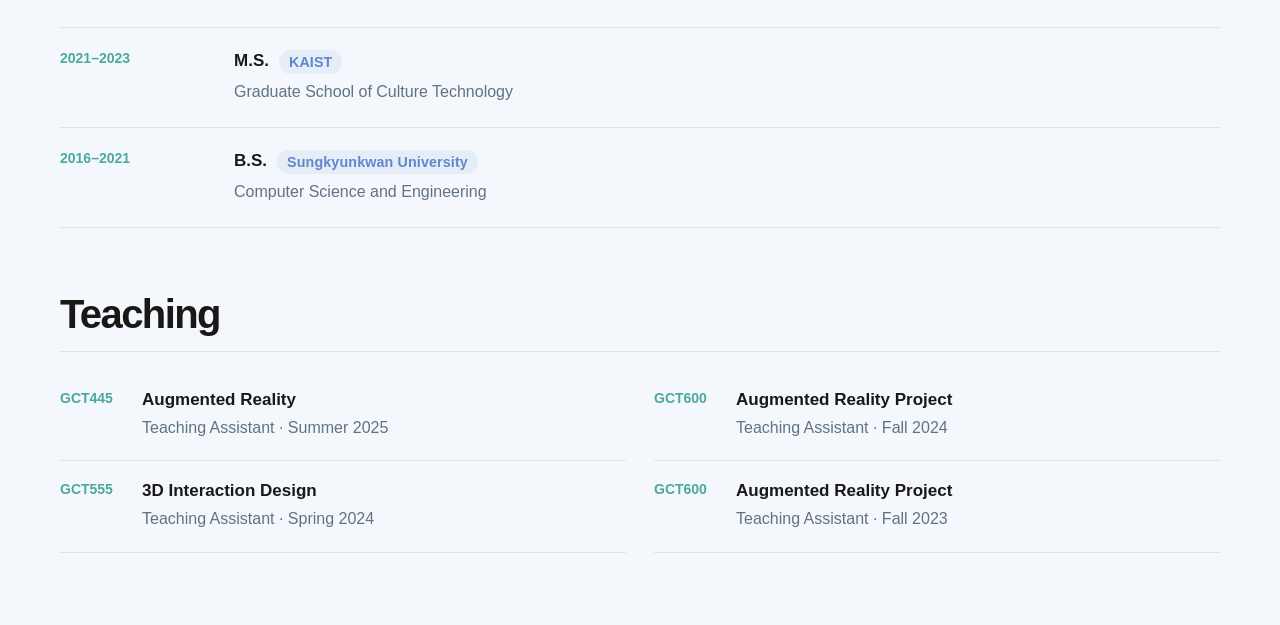
==== commit 2cff5efa: "." ====
--- a/index.html
+++ b/index.html
@@ -5,15 +5,15 @@
   <meta name="viewport" content="width=device-width, initial-scale=1">
   <meta name="description" content="Academic CV and publications of Seonji Kim, KAIST.">
   <title>Seonji Kim · Academic CV</title>
-  <link rel="icon" type="image/png" sizes="256x256" href="assets/favicon-20260722.png?v=20260723c">
-  <link rel="apple-touch-icon" href="assets/favicon-20260722.png?v=20260723c">
-  <link rel="stylesheet" href="assets/css/style.css?v=20260723c">
+  <link rel="icon" type="image/png" sizes="256x256" href="assets/favicon-20260722.png?v=20260723d">
+  <link rel="apple-touch-icon" href="assets/favicon-20260722.png?v=20260723d">
+  <link rel="stylesheet" href="assets/css/style.css?v=20260723d">
 </head>
 <body class="home-page">
   <main class="site-shell" aria-label="Seonji Kim academic CV">
     <header class="topbar">
       <a class="brand home-link" href="#home" aria-label="Back to top">
-        <span class="monogram"><img class="monogram-mark" src="assets/profile-mark-logo-20260722.png?v=20260723c" alt="" aria-hidden="true"></span>
+        <span class="monogram"><img class="monogram-mark" src="assets/profile-mark-logo-20260722.png?v=20260723d" alt="" aria-hidden="true"></span>
         <span>SEONJI KIM</span>
       </a>
       <nav class="tabs" aria-label="CV sections">
@@ -38,7 +38,7 @@
           <a class="primary-action" href="assets/cv/Seonji_Kim_CV.pdf" download>Download CV</a>
         </div>
         <div class="hero-aside">
-          <div class="profile-photo" role="img" aria-label="Profile photo of Seonji Kim"><img src="assets/profile.jpg?v=20260723c" alt="Seonji Kim" onerror="this.hidden=true"><span>Replace assets/profile.jpg</span></div>
+          <div class="profile-photo" role="img" aria-label="Profile photo of Seonji Kim"><img src="assets/profile.jpg?v=20260723d" alt="Seonji Kim" onerror="this.hidden=true"><span>Replace assets/profile.jpg</span></div>
           <div class="social-links" id="social-links"></div>
         </div>
       </div>
@@ -68,6 +68,6 @@
       <div class="teaching-grid" id="teaching-grid"></div>
     </section>
   </main>
-  <script src="assets/js/app.js?v=20260723c" defer></script>
+  <script src="assets/js/app.js?v=20260723d" defer></script>
 </body>
 </html>
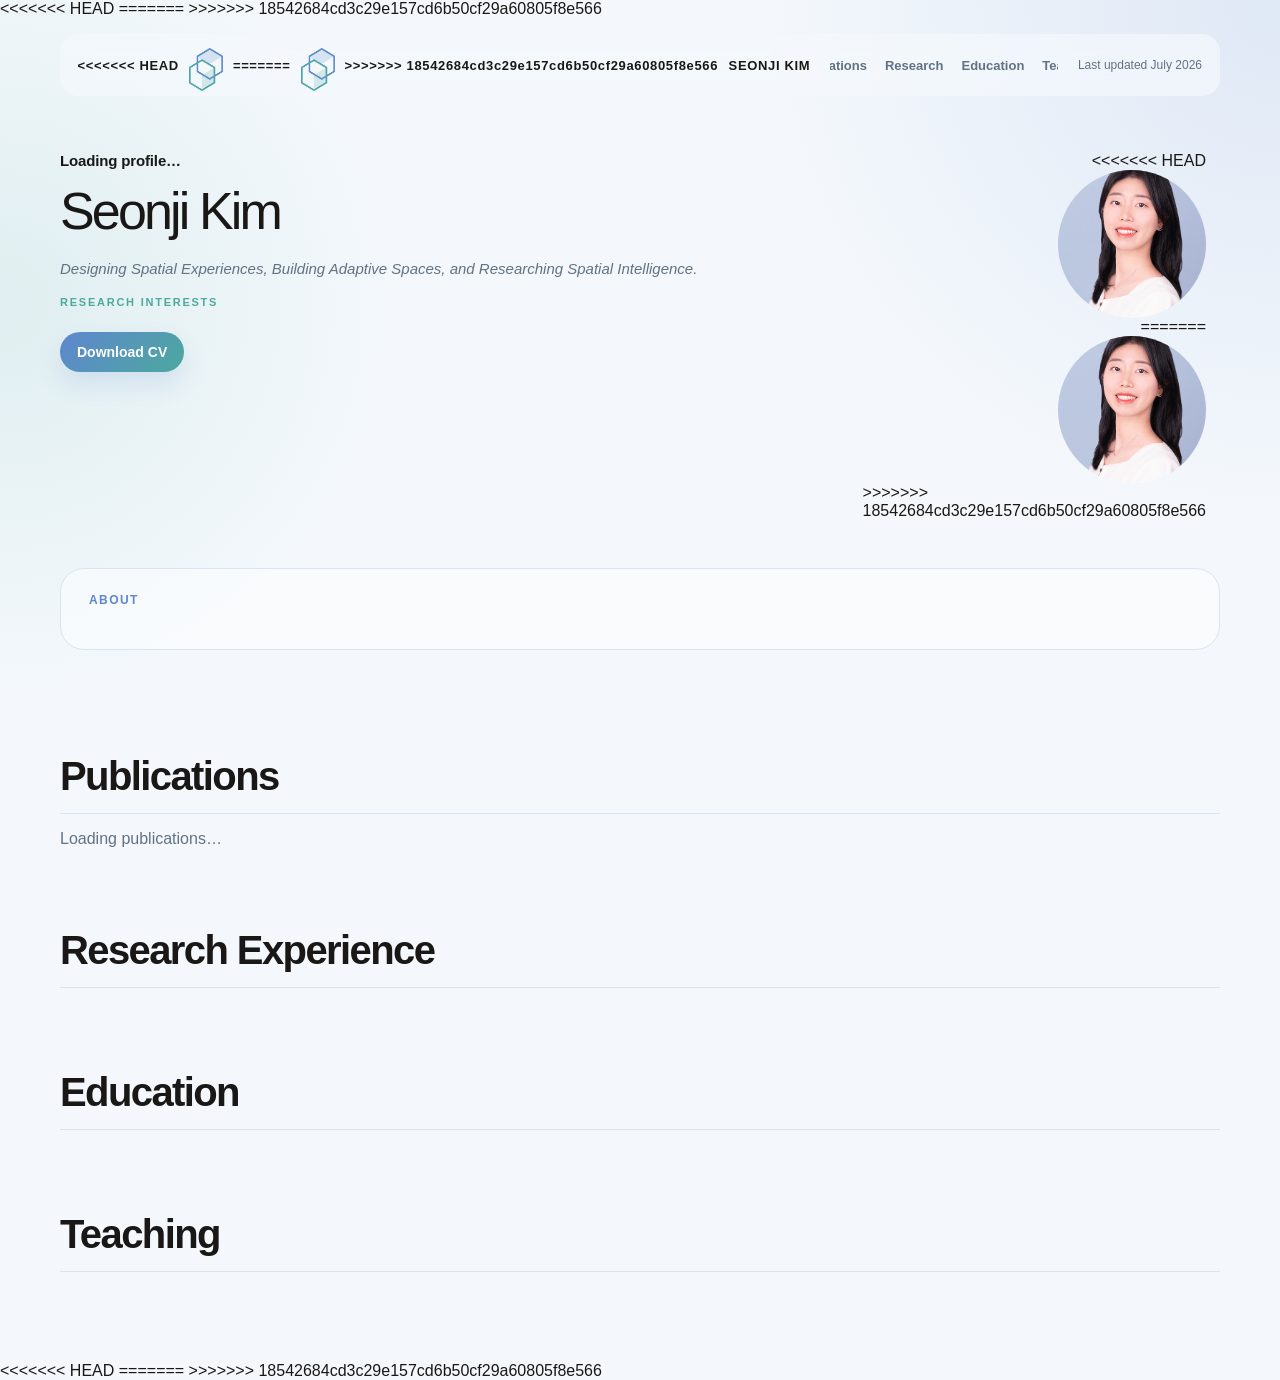
==== commit 828857cf: "." ====
--- a/index.html
+++ b/index.html
@@ -5,15 +5,25 @@
   <meta name="viewport" content="width=device-width, initial-scale=1">
   <meta name="description" content="Academic CV and publications of Seonji Kim, KAIST.">
   <title>Seonji Kim · Academic CV</title>
+<<<<<<< HEAD
   <link rel="icon" type="image/png" sizes="256x256" href="assets/favicon-20260722.png?v=20260723d">
   <link rel="apple-touch-icon" href="assets/favicon-20260722.png?v=20260723d">
   <link rel="stylesheet" href="assets/css/style.css?v=20260723d">
+=======
+  <link rel="icon" type="image/png" sizes="256x256" href="assets/favicon-20260722.png?v=20260723c">
+  <link rel="apple-touch-icon" href="assets/favicon-20260722.png?v=20260723c">
+  <link rel="stylesheet" href="assets/css/style.css?v=20260723c">
+>>>>>>> 18542684cd3c29e157cd6b50cf29a60805f8e566
 </head>
 <body class="home-page">
   <main class="site-shell" aria-label="Seonji Kim academic CV">
     <header class="topbar">
       <a class="brand home-link" href="#home" aria-label="Back to top">
+<<<<<<< HEAD
         <span class="monogram"><img class="monogram-mark" src="assets/profile-mark-logo-20260722.png?v=20260723d" alt="" aria-hidden="true"></span>
+=======
+        <span class="monogram"><img class="monogram-mark" src="assets/profile-mark-logo-20260722.png?v=20260723c" alt="" aria-hidden="true"></span>
+>>>>>>> 18542684cd3c29e157cd6b50cf29a60805f8e566
         <span>SEONJI KIM</span>
       </a>
       <nav class="tabs" aria-label="CV sections">
@@ -38,7 +48,11 @@
           <a class="primary-action" href="assets/cv/Seonji_Kim_CV.pdf" download>Download CV</a>
         </div>
         <div class="hero-aside">
+<<<<<<< HEAD
           <div class="profile-photo" role="img" aria-label="Profile photo of Seonji Kim"><img src="assets/profile.jpg?v=20260723d" alt="Seonji Kim" onerror="this.hidden=true"><span>Replace assets/profile.jpg</span></div>
+=======
+          <div class="profile-photo" role="img" aria-label="Profile photo of Seonji Kim"><img src="assets/profile.jpg?v=20260723c" alt="Seonji Kim" onerror="this.hidden=true"><span>Replace assets/profile.jpg</span></div>
+>>>>>>> 18542684cd3c29e157cd6b50cf29a60805f8e566
           <div class="social-links" id="social-links"></div>
         </div>
       </div>
@@ -68,6 +82,10 @@
       <div class="teaching-grid" id="teaching-grid"></div>
     </section>
   </main>
+<<<<<<< HEAD
   <script src="assets/js/app.js?v=20260723d" defer></script>
+=======
+  <script src="assets/js/app.js?v=20260723c" defer></script>
+>>>>>>> 18542684cd3c29e157cd6b50cf29a60805f8e566
 </body>
 </html>
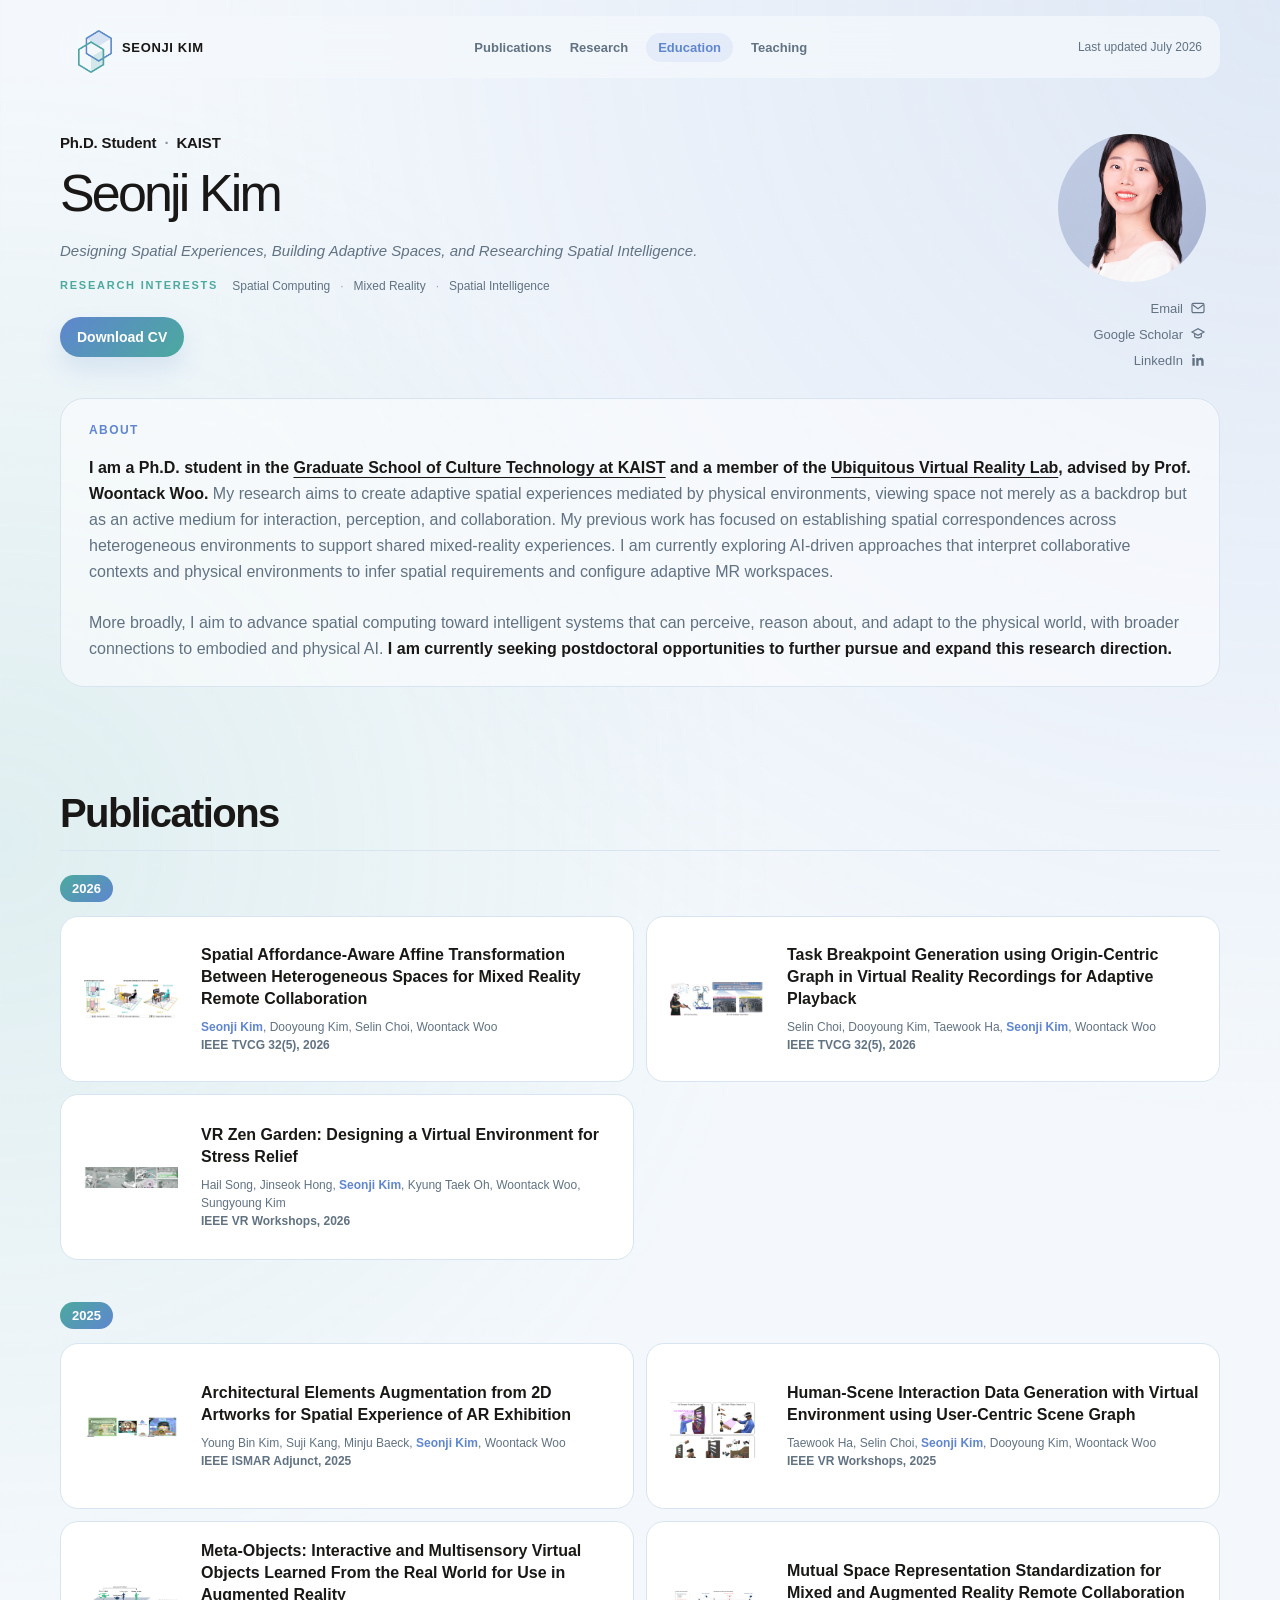
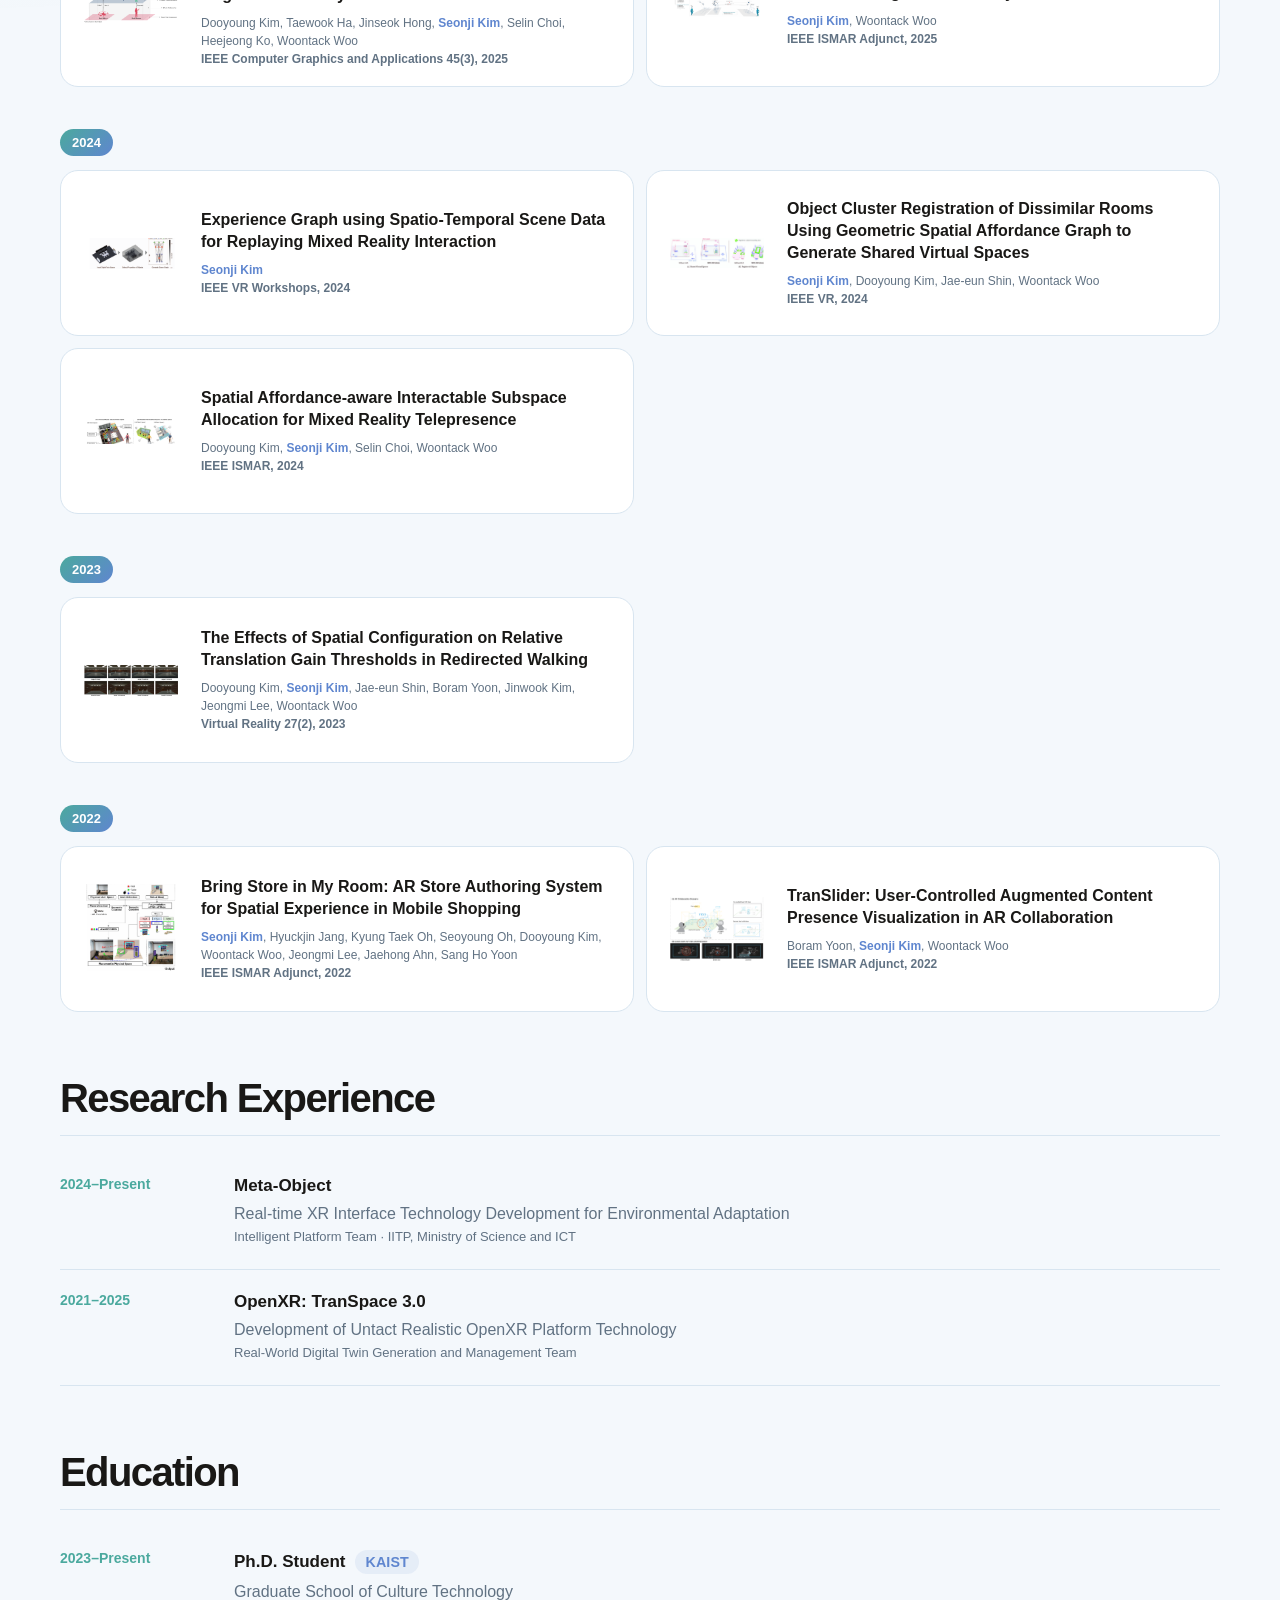
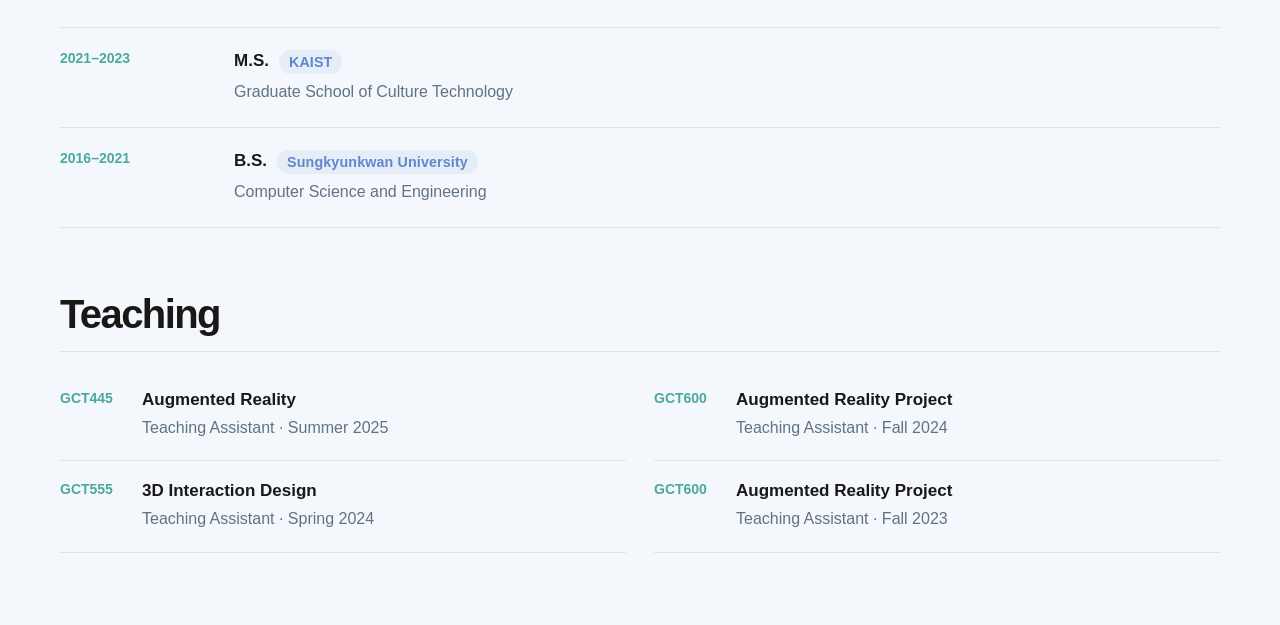
==== commit 16aa6692: "." ====
--- a/index.html
+++ b/index.html
@@ -5,25 +5,15 @@
   <meta name="viewport" content="width=device-width, initial-scale=1">
   <meta name="description" content="Academic CV and publications of Seonji Kim, KAIST.">
   <title>Seonji Kim · Academic CV</title>
-<<<<<<< HEAD
   <link rel="icon" type="image/png" sizes="256x256" href="assets/favicon-20260722.png?v=20260723d">
   <link rel="apple-touch-icon" href="assets/favicon-20260722.png?v=20260723d">
   <link rel="stylesheet" href="assets/css/style.css?v=20260723d">
-=======
-  <link rel="icon" type="image/png" sizes="256x256" href="assets/favicon-20260722.png?v=20260723c">
-  <link rel="apple-touch-icon" href="assets/favicon-20260722.png?v=20260723c">
-  <link rel="stylesheet" href="assets/css/style.css?v=20260723c">
->>>>>>> 18542684cd3c29e157cd6b50cf29a60805f8e566
 </head>
 <body class="home-page">
   <main class="site-shell" aria-label="Seonji Kim academic CV">
     <header class="topbar">
       <a class="brand home-link" href="#home" aria-label="Back to top">
-<<<<<<< HEAD
         <span class="monogram"><img class="monogram-mark" src="assets/profile-mark-logo-20260722.png?v=20260723d" alt="" aria-hidden="true"></span>
-=======
-        <span class="monogram"><img class="monogram-mark" src="assets/profile-mark-logo-20260722.png?v=20260723c" alt="" aria-hidden="true"></span>
->>>>>>> 18542684cd3c29e157cd6b50cf29a60805f8e566
         <span>SEONJI KIM</span>
       </a>
       <nav class="tabs" aria-label="CV sections">
@@ -48,11 +38,7 @@
           <a class="primary-action" href="assets/cv/Seonji_Kim_CV.pdf" download>Download CV</a>
         </div>
         <div class="hero-aside">
-<<<<<<< HEAD
           <div class="profile-photo" role="img" aria-label="Profile photo of Seonji Kim"><img src="assets/profile.jpg?v=20260723d" alt="Seonji Kim" onerror="this.hidden=true"><span>Replace assets/profile.jpg</span></div>
-=======
-          <div class="profile-photo" role="img" aria-label="Profile photo of Seonji Kim"><img src="assets/profile.jpg?v=20260723c" alt="Seonji Kim" onerror="this.hidden=true"><span>Replace assets/profile.jpg</span></div>
->>>>>>> 18542684cd3c29e157cd6b50cf29a60805f8e566
           <div class="social-links" id="social-links"></div>
         </div>
       </div>
@@ -82,10 +68,6 @@
       <div class="teaching-grid" id="teaching-grid"></div>
     </section>
   </main>
-<<<<<<< HEAD
   <script src="assets/js/app.js?v=20260723d" defer></script>
-=======
-  <script src="assets/js/app.js?v=20260723c" defer></script>
->>>>>>> 18542684cd3c29e157cd6b50cf29a60805f8e566
 </body>
 </html>
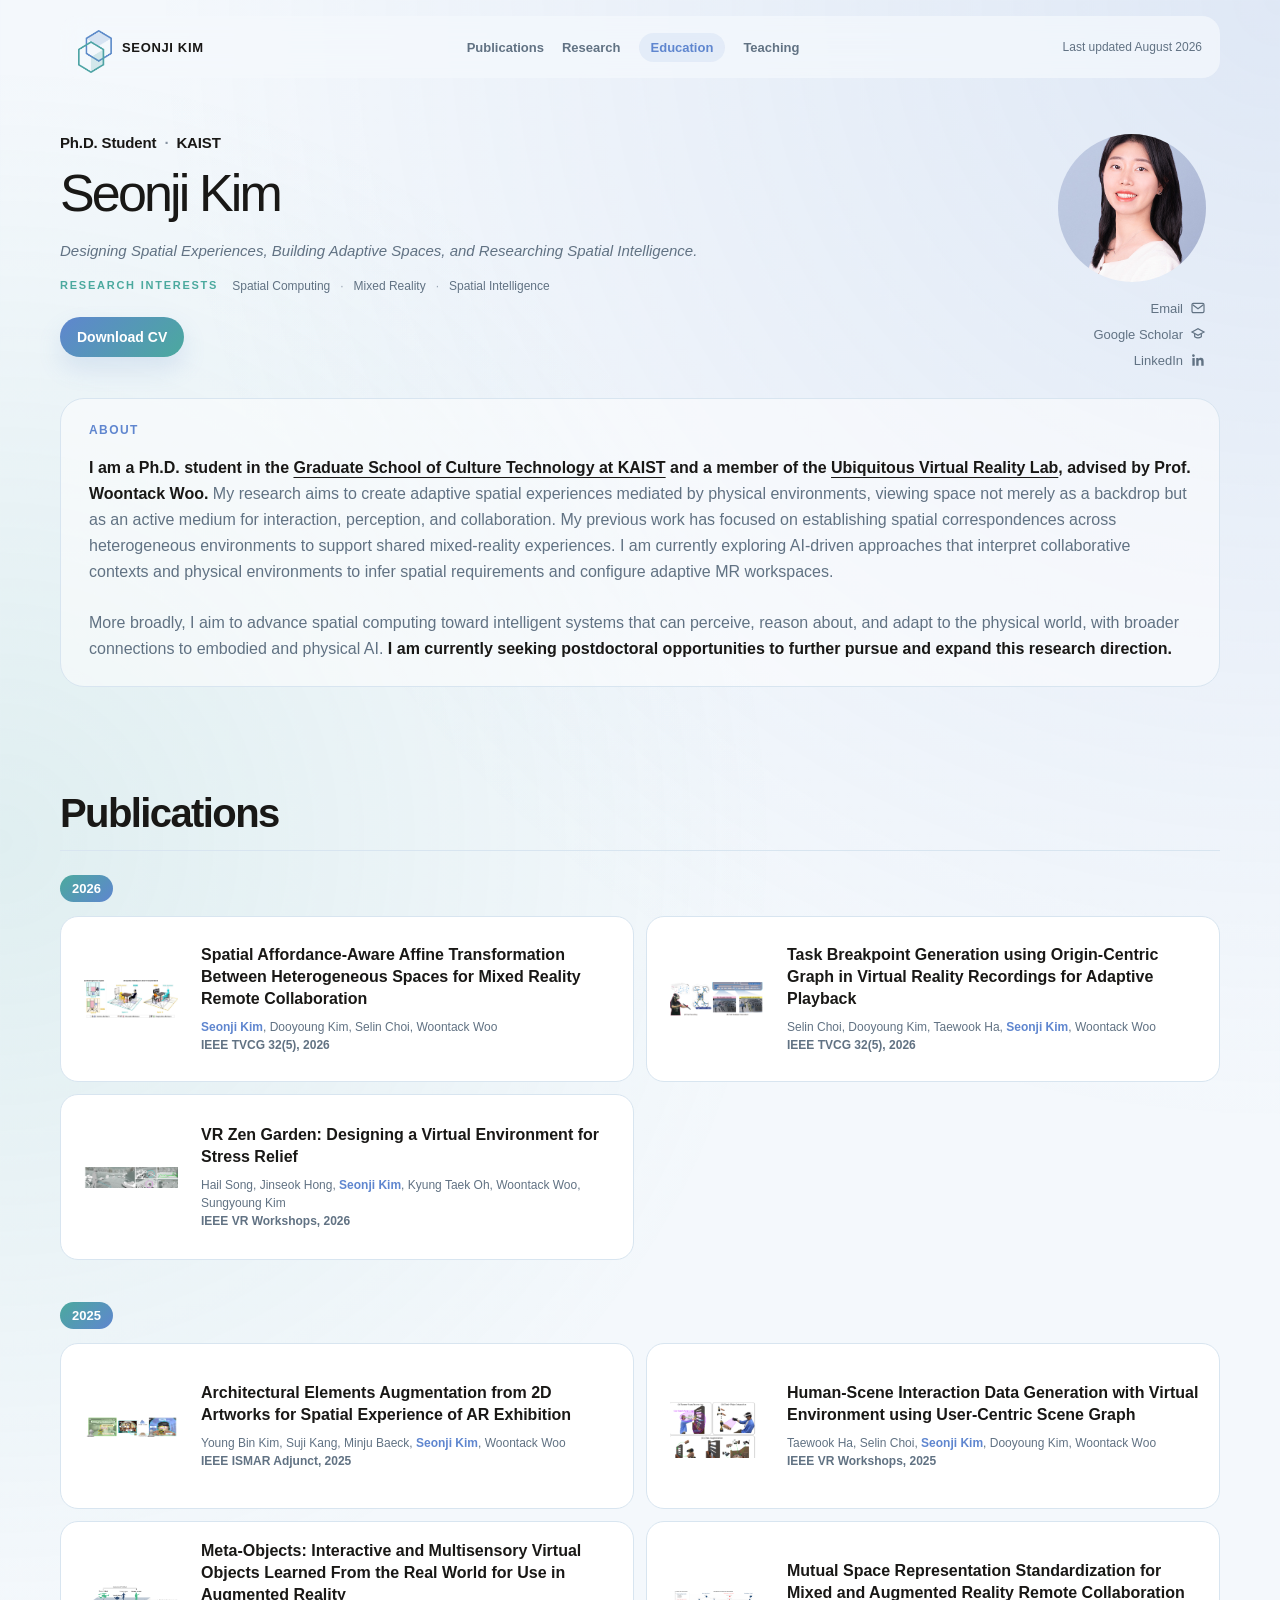
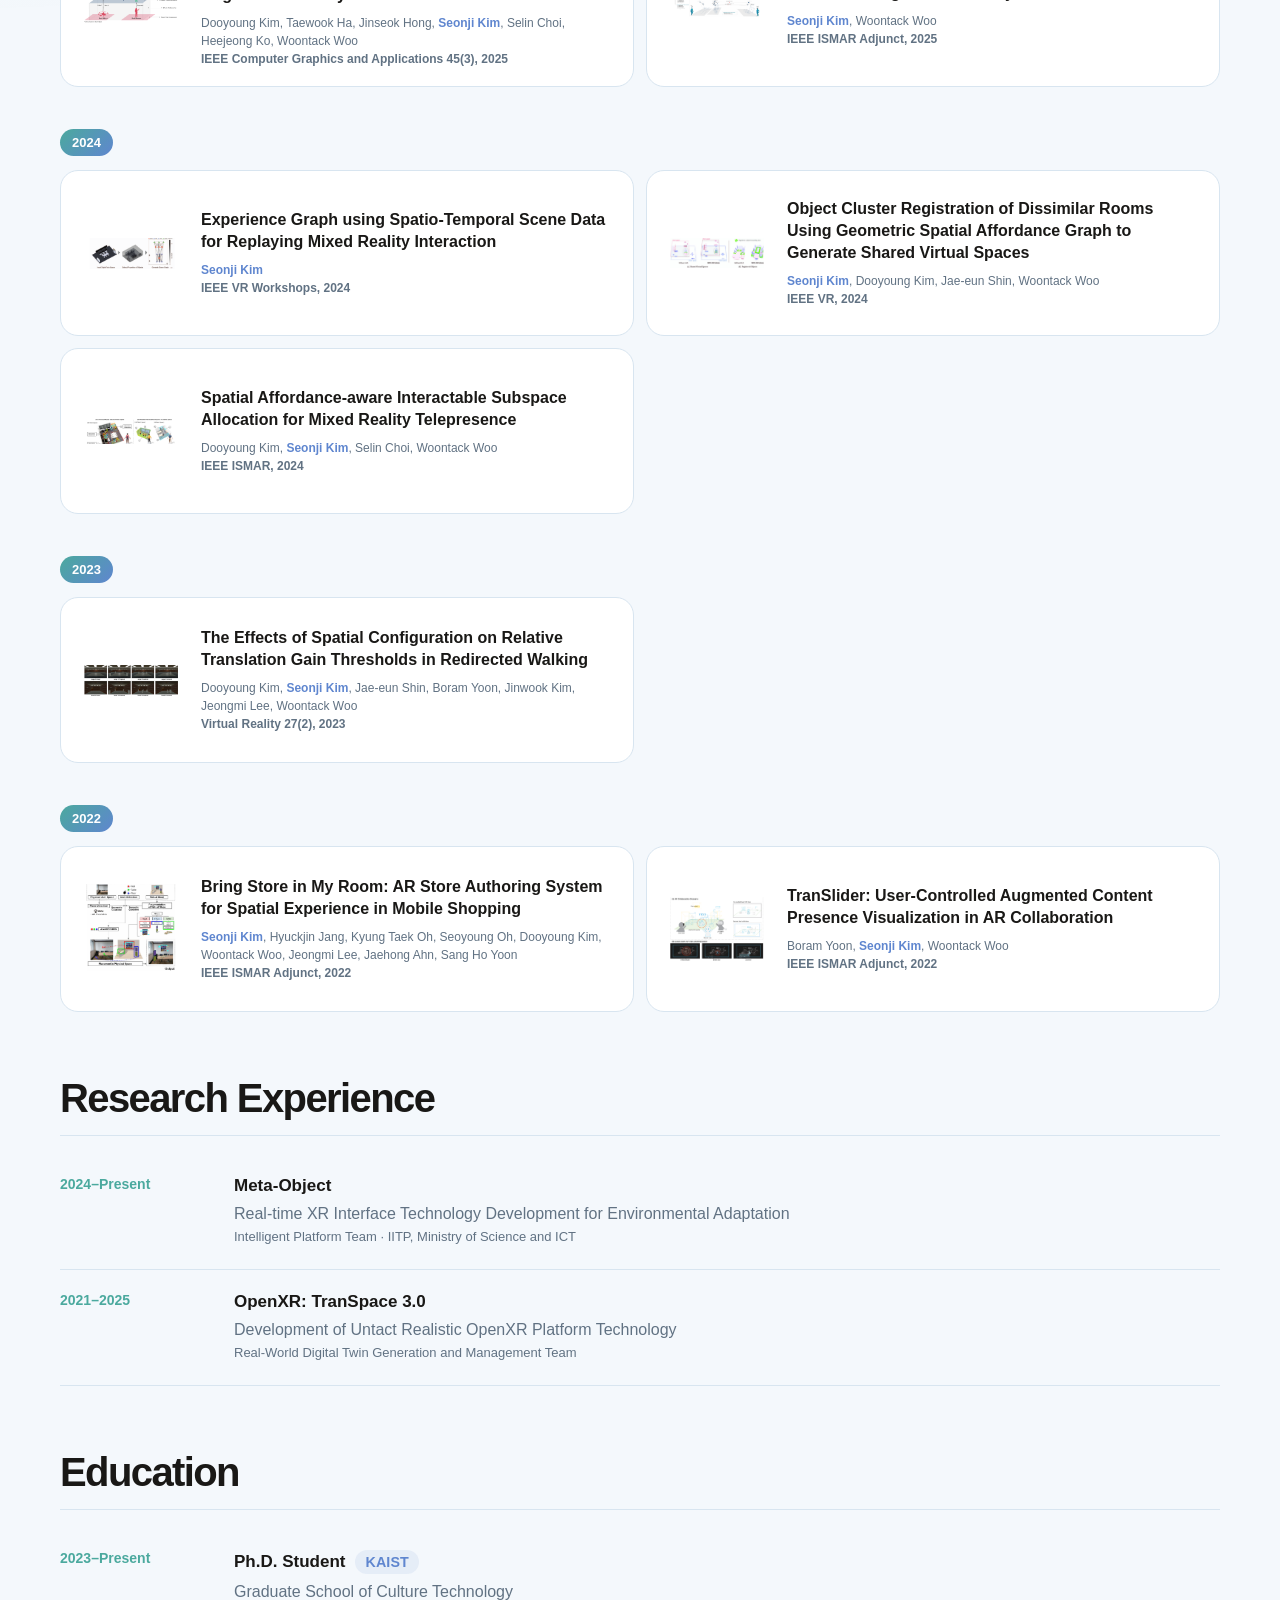
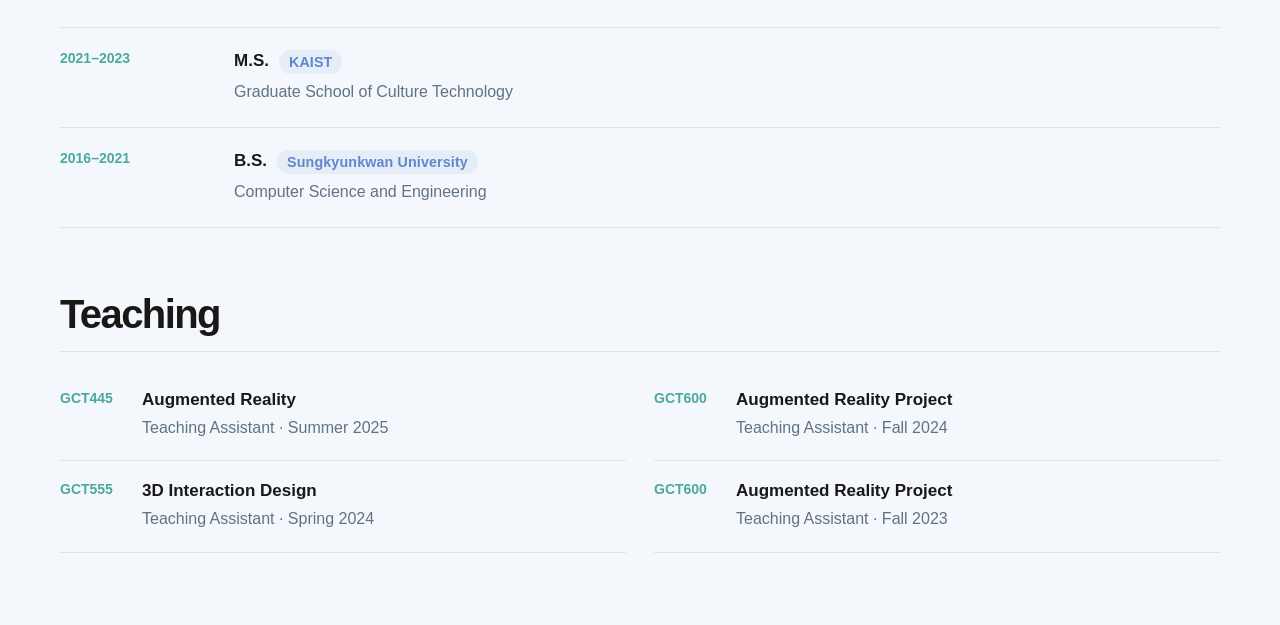
==== commit d83e81fb: "." ====
--- a/index.html
+++ b/index.html
@@ -5,15 +5,15 @@
   <meta name="viewport" content="width=device-width, initial-scale=1">
   <meta name="description" content="Academic CV and publications of Seonji Kim, KAIST.">
   <title>Seonji Kim · Academic CV</title>
-  <link rel="icon" type="image/png" sizes="256x256" href="assets/favicon-20260722.png?v=20260723d">
-  <link rel="apple-touch-icon" href="assets/favicon-20260722.png?v=20260723d">
-  <link rel="stylesheet" href="assets/css/style.css?v=20260723d">
+  <link rel="icon" type="image/png" sizes="256x256" href="assets/favicon-20260722.png?v=20260812a">
+  <link rel="apple-touch-icon" href="assets/favicon-20260722.png?v=20260812a">
+  <link rel="stylesheet" href="assets/css/style.css?v=20260812a">
 </head>
 <body class="home-page">
   <main class="site-shell" aria-label="Seonji Kim academic CV">
     <header class="topbar">
       <a class="brand home-link" href="#home" aria-label="Back to top">
-        <span class="monogram"><img class="monogram-mark" src="assets/profile-mark-logo-20260722.png?v=20260723d" alt="" aria-hidden="true"></span>
+        <span class="monogram"><img class="monogram-mark" src="assets/profile-mark-logo-20260722.png?v=20260812a" alt="" aria-hidden="true"></span>
         <span>SEONJI KIM</span>
       </a>
       <nav class="tabs" aria-label="CV sections">
@@ -22,7 +22,7 @@
         <a class="tab" href="#education" data-section-link="education">Education</a>
         <a class="tab" href="#teaching" data-section-link="teaching">Teaching</a>
       </nav>
-      <div class="site-stamp" id="site-stamp">Last updated July 2026</div>
+      <div class="site-stamp" id="site-stamp">Last updated August 2026</div>
     </header>
 
     <section class="panel hero-panel" id="home" aria-label="Seonji Kim profile">
@@ -38,7 +38,7 @@
           <a class="primary-action" href="assets/cv/Seonji_Kim_CV.pdf" download>Download CV</a>
         </div>
         <div class="hero-aside">
-          <div class="profile-photo" role="img" aria-label="Profile photo of Seonji Kim"><img src="assets/profile.jpg?v=20260723d" alt="Seonji Kim" onerror="this.hidden=true"><span>Replace assets/profile.jpg</span></div>
+          <div class="profile-photo" role="img" aria-label="Profile photo of Seonji Kim"><img src="assets/profile.jpg?v=20260812a" alt="Seonji Kim" onerror="this.hidden=true"><span>Replace assets/profile.jpg</span></div>
           <div class="social-links" id="social-links"></div>
         </div>
       </div>
@@ -68,6 +68,6 @@
       <div class="teaching-grid" id="teaching-grid"></div>
     </section>
   </main>
-  <script src="assets/js/app.js?v=20260723d" defer></script>
+  <script src="assets/js/app.js?v=20260812a" defer></script>
 </body>
 </html>
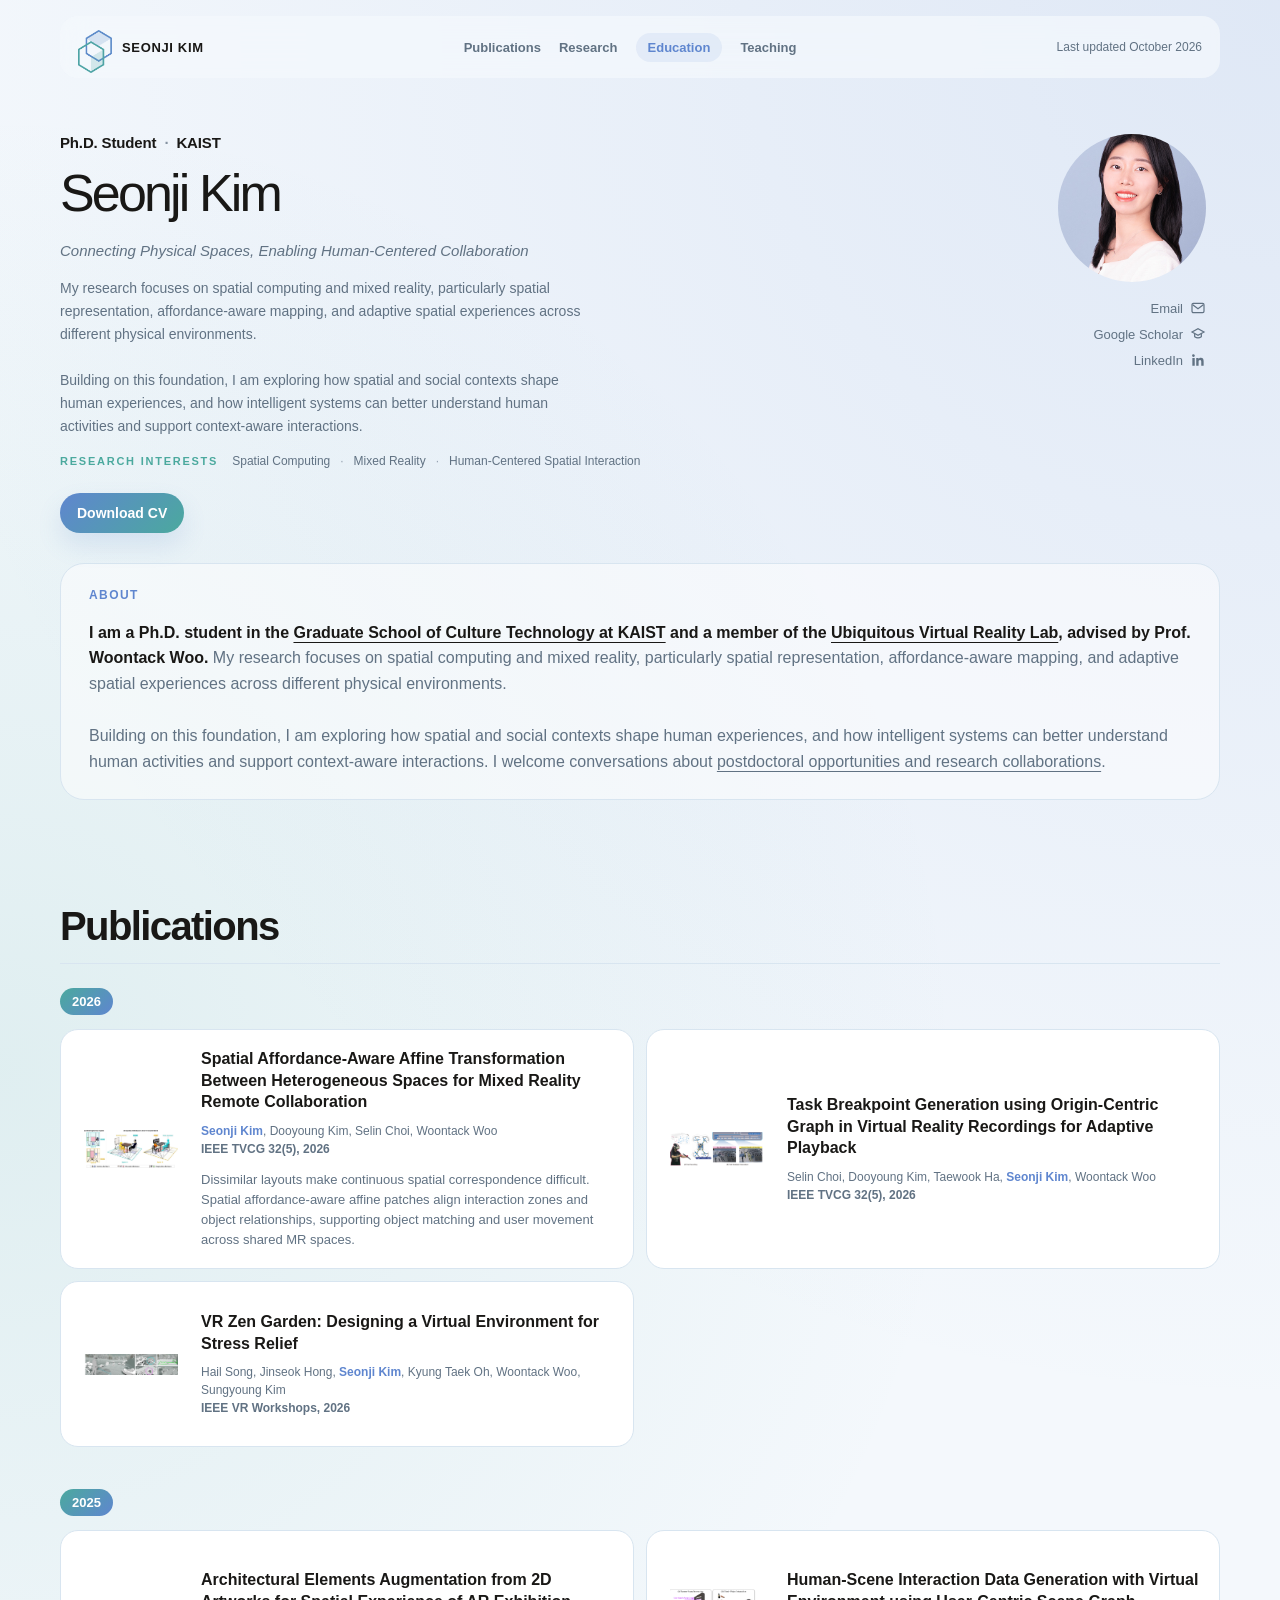
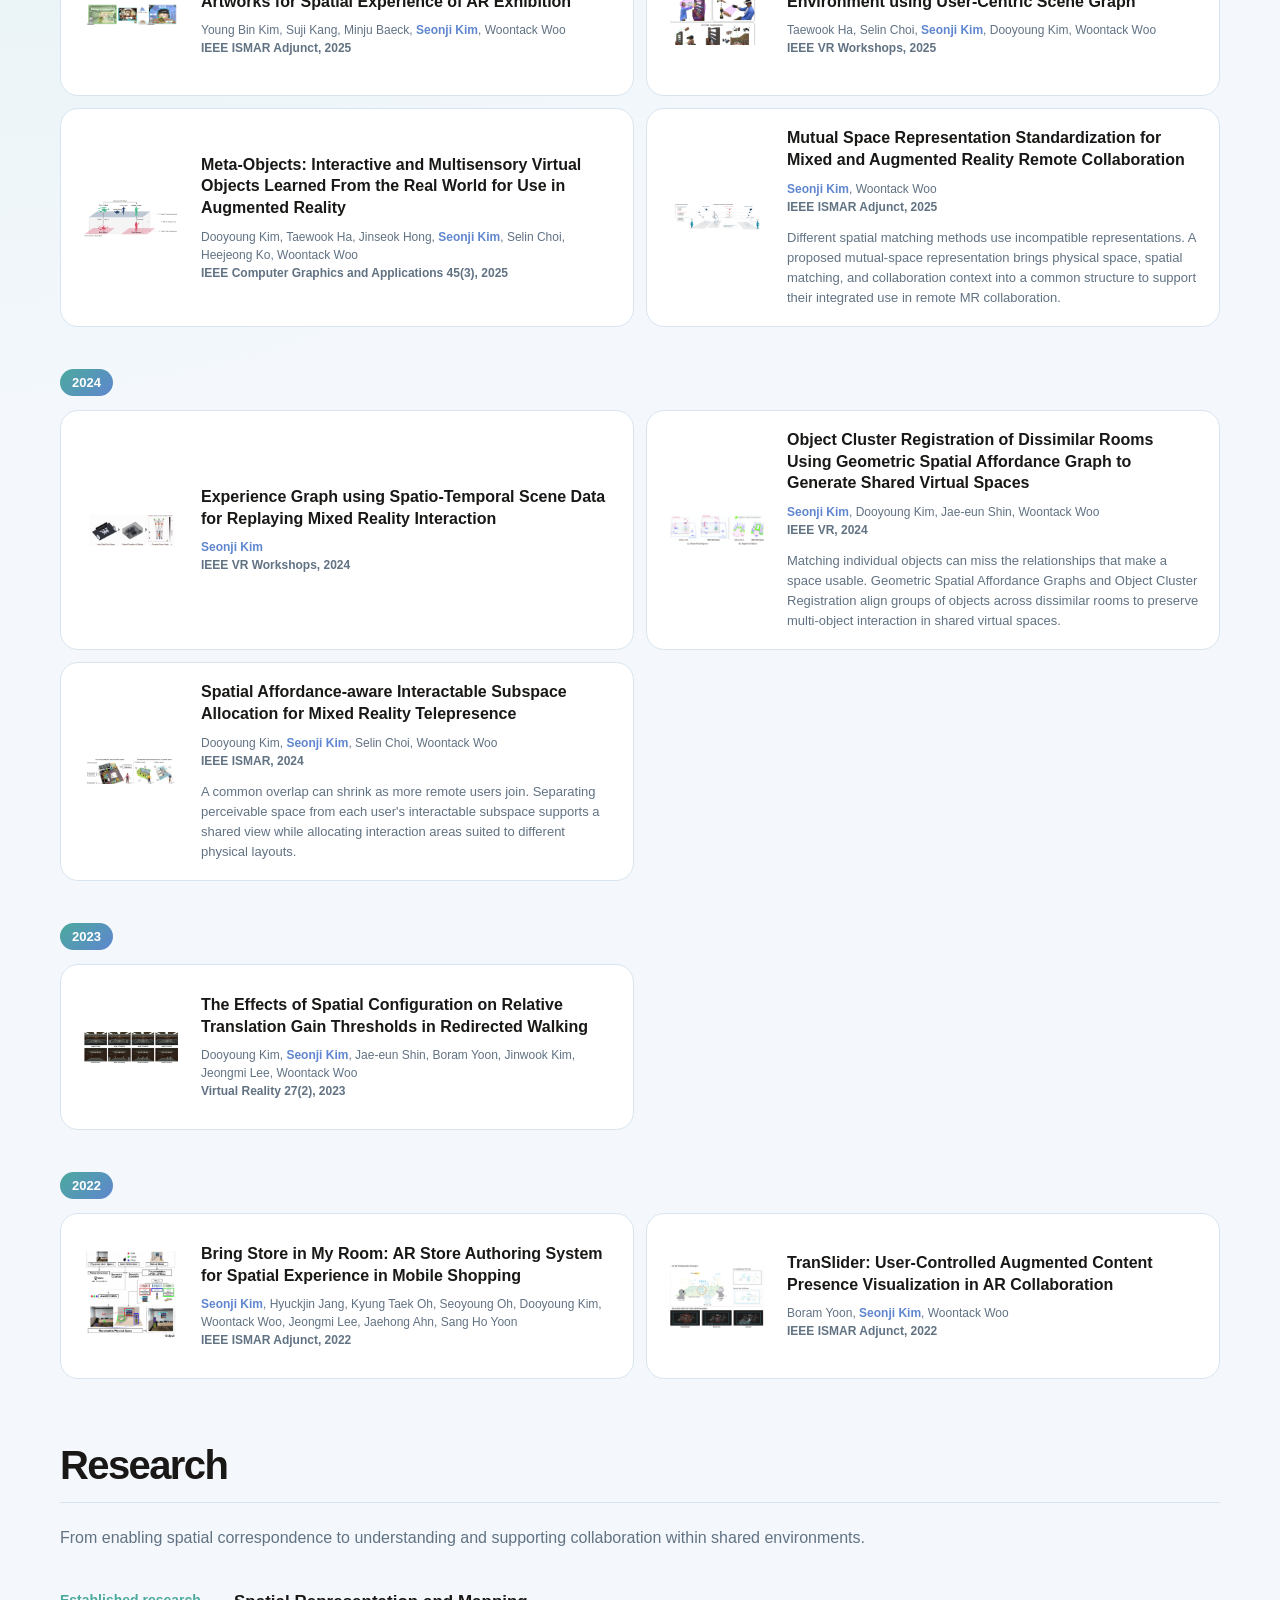
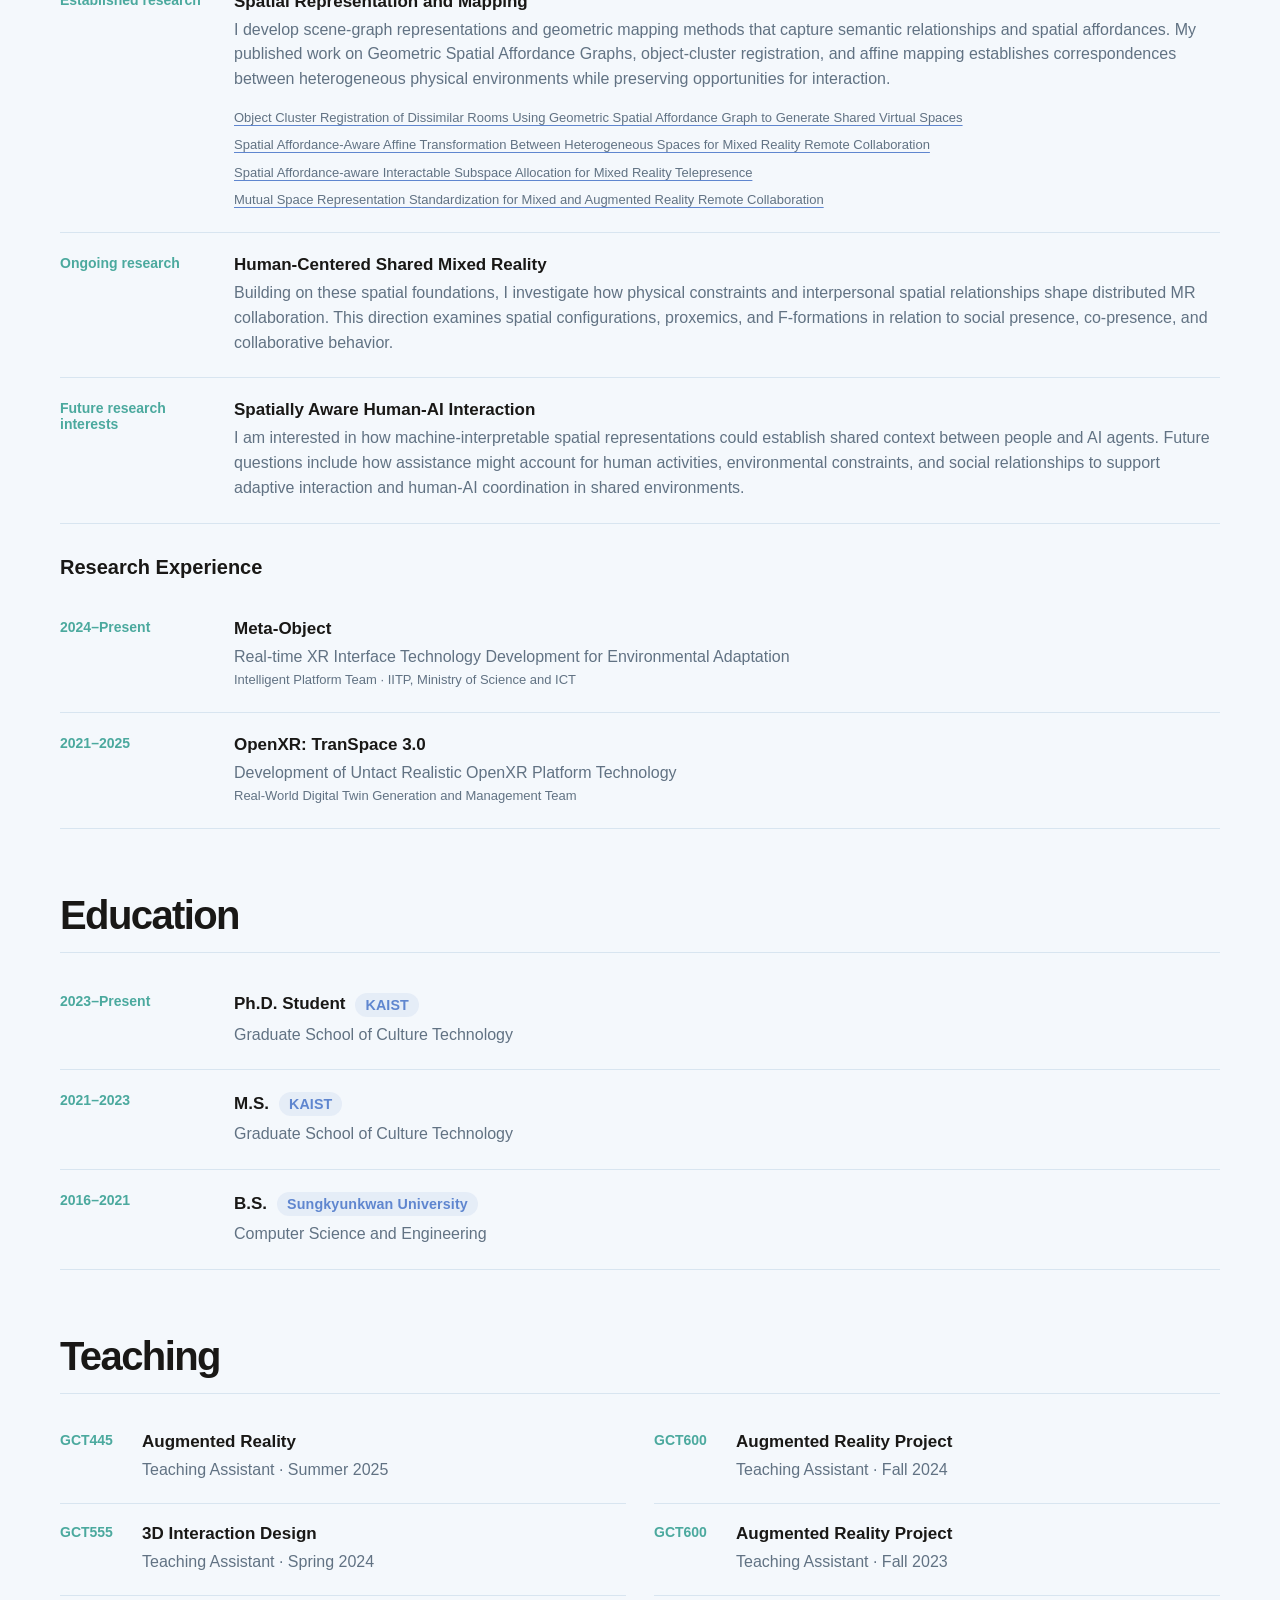
==== commit 87f22b0f: ". ." ====
--- a/index.html
+++ b/index.html
@@ -3,17 +3,18 @@
 <head>
   <meta charset="utf-8">
   <meta name="viewport" content="width=device-width, initial-scale=1">
-  <meta name="description" content="Academic CV and publications of Seonji Kim, KAIST.">
+  <meta name="description" content="Seonji Kim, Ph.D. student at KAIST. Research on spatial representation, affordance-aware mapping, and human-centered shared mixed reality.">
+  <link rel="canonical" href="https://seonjikim.com/">
   <title>Seonji Kim · Academic CV</title>
-  <link rel="icon" type="image/png" sizes="256x256" href="assets/favicon-20260722.png?v=20260812a">
-  <link rel="apple-touch-icon" href="assets/favicon-20260722.png?v=20260812a">
-  <link rel="stylesheet" href="assets/css/style.css?v=20260812a">
+  <link rel="icon" type="image/png" sizes="256x256" href="assets/favicon-20260722.png?v=20261009a">
+  <link rel="apple-touch-icon" href="assets/favicon-20260722.png?v=20261009a">
+  <link rel="stylesheet" href="assets/css/style.css?v=20261009a">
 </head>
 <body class="home-page">
   <main class="site-shell" aria-label="Seonji Kim academic CV">
     <header class="topbar">
       <a class="brand home-link" href="#home" aria-label="Back to top">
-        <span class="monogram"><img class="monogram-mark" src="assets/profile-mark-logo-20260722.png?v=20260812a" alt="" aria-hidden="true"></span>
+        <span class="monogram"><img class="monogram-mark" src="assets/profile-mark-logo-20260722.png?v=20261009a" alt="" aria-hidden="true"></span>
         <span>SEONJI KIM</span>
       </a>
       <nav class="tabs" aria-label="CV sections">
@@ -22,7 +23,7 @@
         <a class="tab" href="#education" data-section-link="education">Education</a>
         <a class="tab" href="#teaching" data-section-link="teaching">Teaching</a>
       </nav>
-      <div class="site-stamp" id="site-stamp">Last updated August 2026</div>
+      <div class="site-stamp" id="site-stamp">Last updated October 2026</div>
     </header>
 
     <section class="panel hero-panel" id="home" aria-label="Seonji Kim profile">
@@ -30,15 +31,16 @@
         <div class="hero-copy">
           <div class="meta" id="hero-meta"><span>Loading profile…</span></div>
           <h1 id="hero-name">Seonji Kim</h1>
-          <p class="statement" id="hero-statement"><em>Designing Spatial Experiences, Building Adaptive Spaces, and Researching Spatial Intelligence.</em></p>
+          <p class="statement" id="hero-statement"><em>Connecting Physical Spaces, Enabling Human-Centered Collaboration</em></p>
+          <p class="hero-introduction" id="hero-introduction">My research focuses on spatial computing and mixed reality, particularly spatial representation, affordance-aware mapping, and adaptive spatial experiences across different physical environments.<br><br>Building on this foundation, I am exploring how spatial and social contexts shape human experiences, and how intelligent systems can better understand human activities and support context-aware interactions.</p>
           <div class="hero-interests">
             <span class="label">Research interests</span>
             <div id="interest-list"></div>
           </div>
-          <a class="primary-action" href="assets/cv/Seonji_Kim_CV.pdf" download>Download CV</a>
+          <a class="primary-action" href="assets/cv/Seonji_Kim_CV.pdf?v=20261020a" download>Download CV</a>
         </div>
         <div class="hero-aside">
-          <div class="profile-photo" role="img" aria-label="Profile photo of Seonji Kim"><img src="assets/profile.jpg?v=20260812a" alt="Seonji Kim" onerror="this.hidden=true"><span>Replace assets/profile.jpg</span></div>
+          <div class="profile-photo"><img src="assets/profile.jpg?v=20261009a" alt="Seonji Kim"></div>
           <div class="social-links" id="social-links"></div>
         </div>
       </div>
@@ -53,8 +55,11 @@
       <div id="publication-list" class="publication-list" aria-live="polite"><p class="loading">Loading publications…</p></div>
     </section>
 
-    <section class="panel content-section" id="research" aria-label="Research experience">
-      <div class="heading"><h2>Research Experience</h2></div>
+    <section class="panel content-section" id="research" aria-label="Research overview and experience">
+      <div class="heading"><h2>Research</h2></div>
+      <p class="research-vision" id="research-vision"></p>
+      <ol class="timeline research-themes" id="research-themes" aria-label="Research themes"></ol>
+      <h3 class="research-experience-heading">Research Experience</h3>
       <ul class="timeline" id="research-timeline"></ul>
     </section>
 
@@ -68,6 +73,6 @@
       <div class="teaching-grid" id="teaching-grid"></div>
     </section>
   </main>
-  <script src="assets/js/app.js?v=20260812a" defer></script>
+  <script src="assets/js/app.js?v=20261020a" defer></script>
 </body>
 </html>
--- a/assets/css/style.css
+++ b/assets/css/style.css
@@ -211,6 +211,50 @@
 
 .statement em {
   font-style: italic;
+}
+
+.hero-introduction {
+  max-width: 70ch;
+  margin: 14px 0 0;
+  color: var(--muted);
+  font-size: 14px;
+  line-height: 1.65;
+}
+
+.research-vision {
+  margin: 22px 0 0;
+  color: var(--muted);
+  line-height: 1.65;
+}
+
+.research-experience-heading {
+  margin: 32px 0 0;
+  font-size: 20px;
+  font-weight: 650;
+}
+
+.research-paper-links {
+  display: grid;
+  gap: 8px;
+  margin-top: 16px;
+  font-size: 13px;
+  line-height: 1.5;
+}
+
+.research-paper-links a {
+  color: var(--muted);
+  text-decoration-color: var(--accent);
+  text-underline-offset: 3px;
+}
+
+.research-paper-links a:hover { color: var(--accent); }
+
+.publication-summary {
+  display: block;
+  margin-top: 12px;
+  color: var(--muted);
+  font-size: 13px;
+  line-height: 1.55;
 }
 
 .hero-interests {
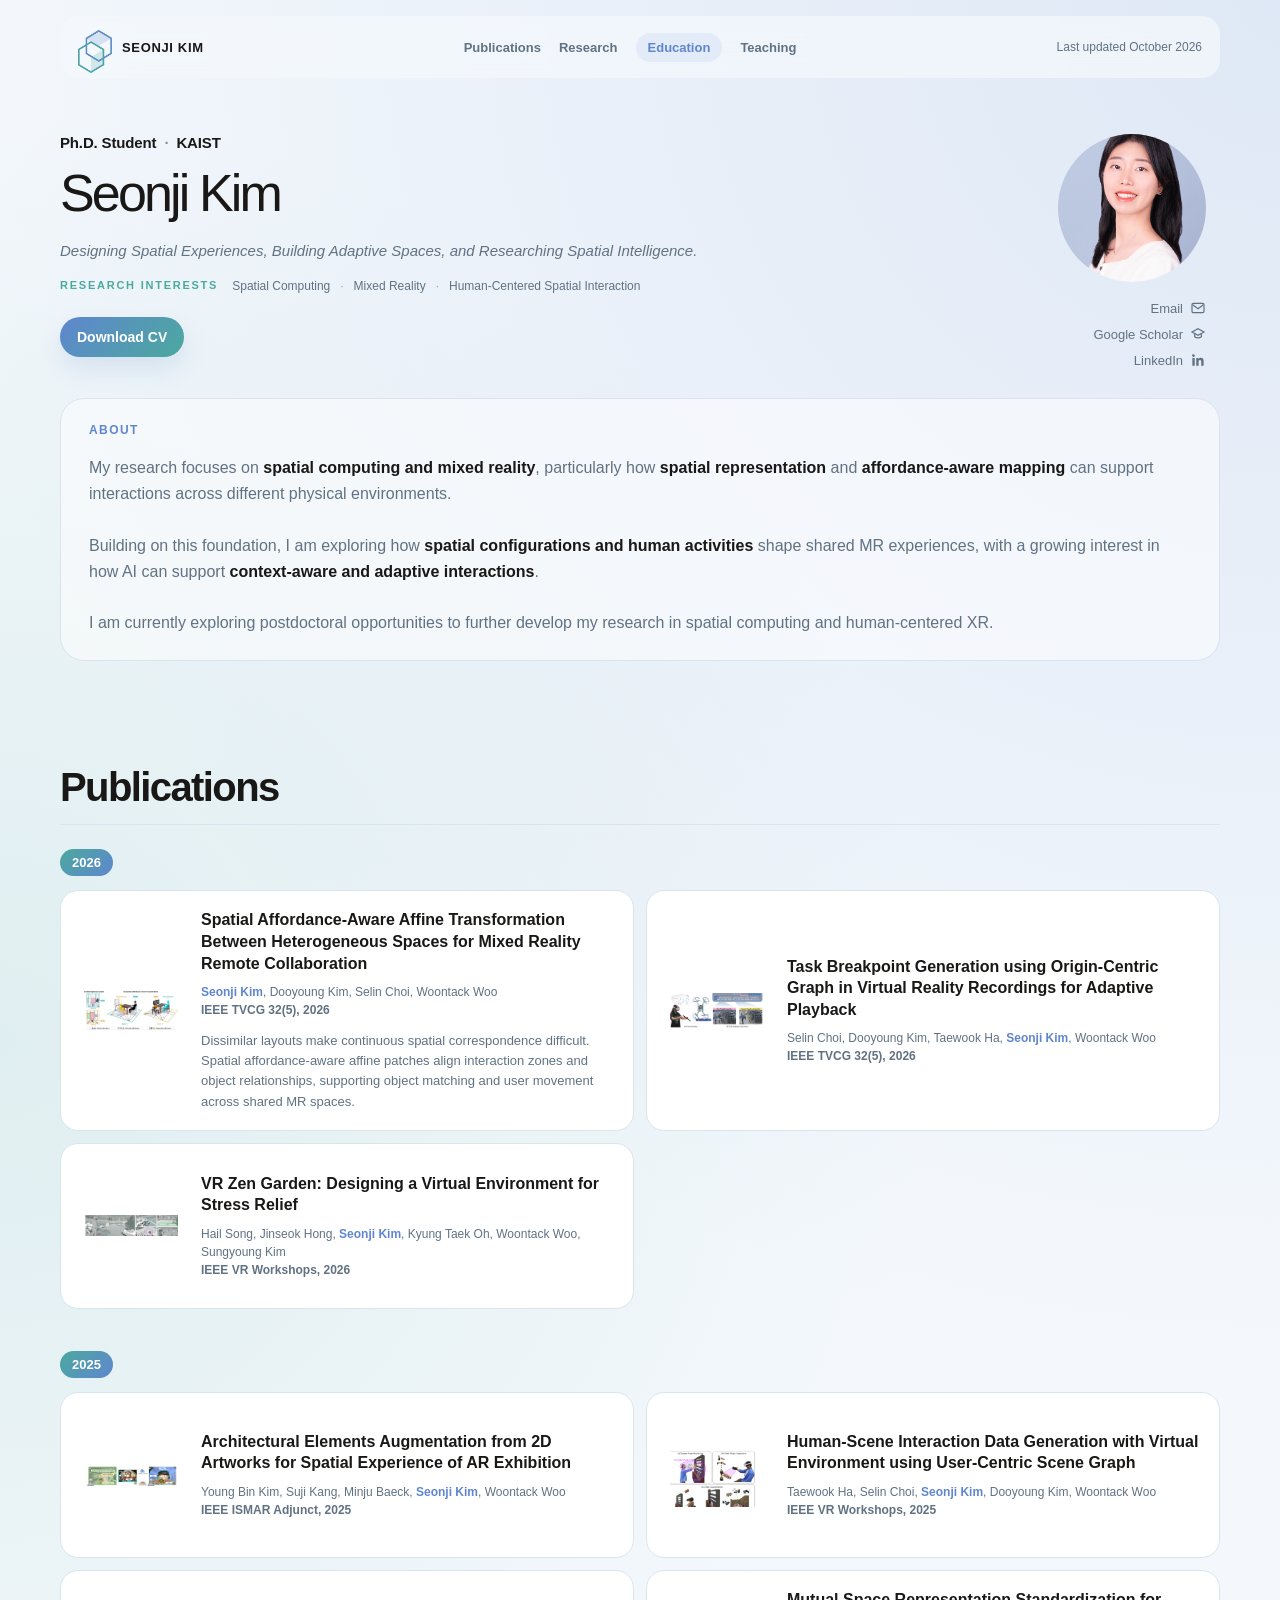
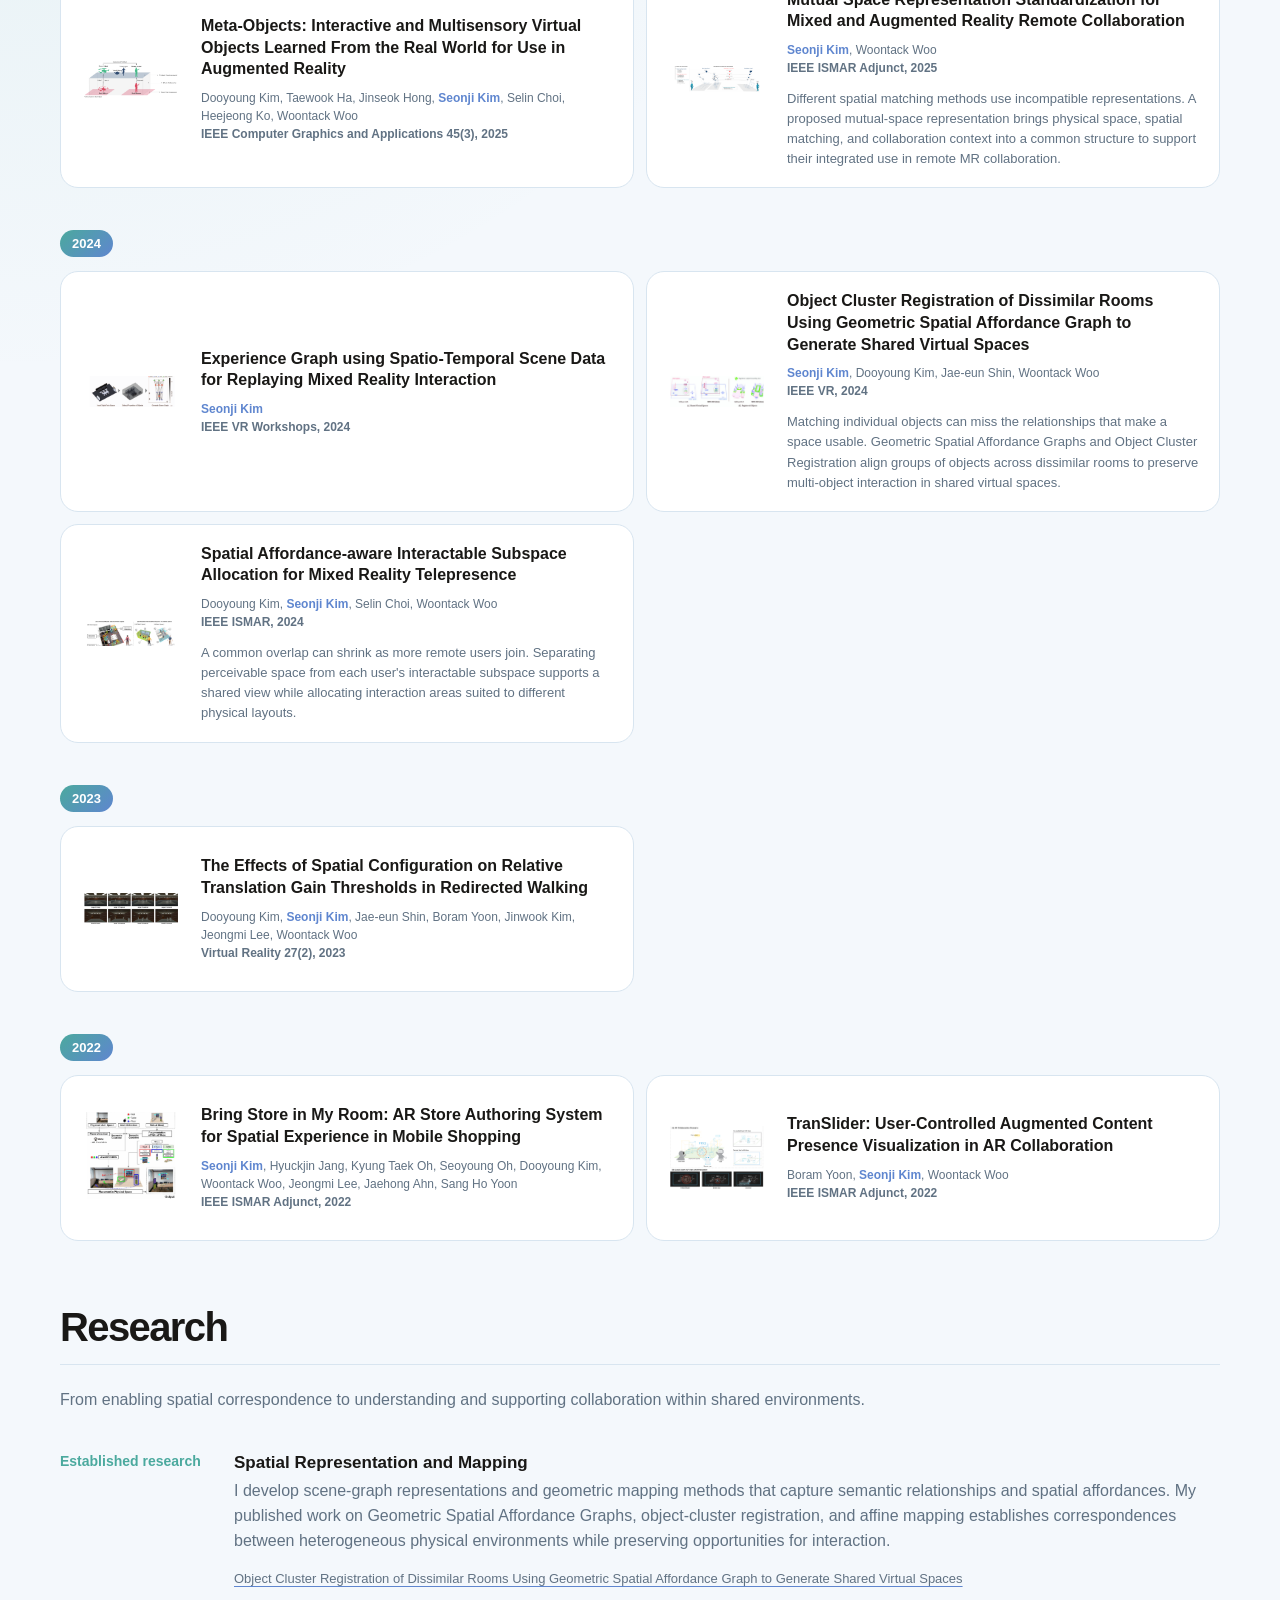
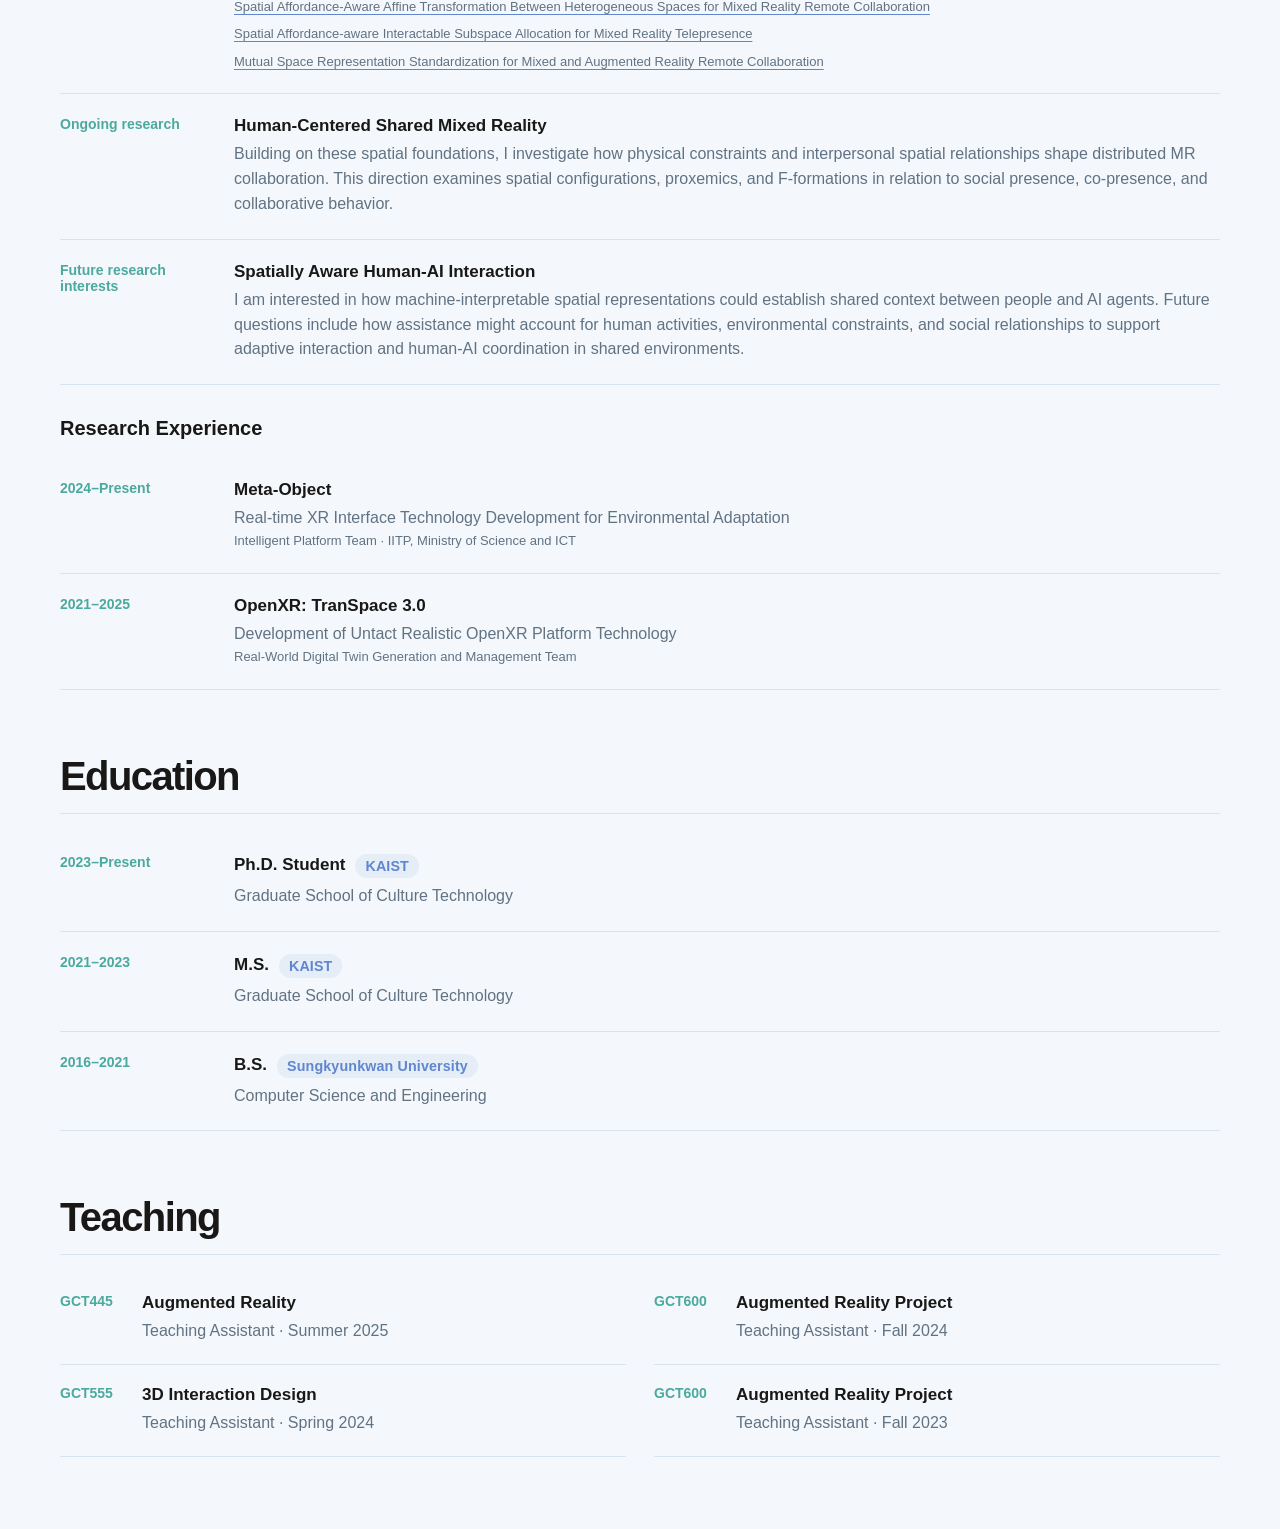
==== commit 254f8bc9: "." ====
--- a/index.html
+++ b/index.html
@@ -31,13 +31,12 @@
         <div class="hero-copy">
           <div class="meta" id="hero-meta"><span>Loading profile…</span></div>
           <h1 id="hero-name">Seonji Kim</h1>
-          <p class="statement" id="hero-statement"><em>Connecting Physical Spaces, Enabling Human-Centered Collaboration</em></p>
-          <p class="hero-introduction" id="hero-introduction">My research focuses on spatial computing and mixed reality, particularly spatial representation, affordance-aware mapping, and adaptive spatial experiences across different physical environments.<br><br>Building on this foundation, I am exploring how spatial and social contexts shape human experiences, and how intelligent systems can better understand human activities and support context-aware interactions.</p>
+          <p class="statement" id="hero-statement"><em>Designing Spatial Experiences, Building Adaptive Spaces, and Researching Spatial Intelligence.</em></p>
           <div class="hero-interests">
             <span class="label">Research interests</span>
             <div id="interest-list"></div>
           </div>
-          <a class="primary-action" href="assets/cv/Seonji_Kim_CV.pdf?v=20261020a" download>Download CV</a>
+          <a class="primary-action" href="assets/cv/Seonji_Kim_CV.pdf?v=20261020e" download>Download CV</a>
         </div>
         <div class="hero-aside">
           <div class="profile-photo"><img src="assets/profile.jpg?v=20261009a" alt="Seonji Kim"></div>
@@ -73,6 +72,6 @@
       <div class="teaching-grid" id="teaching-grid"></div>
     </section>
   </main>
-  <script src="assets/js/app.js?v=20261020a" defer></script>
+  <script src="assets/js/app.js?v=20261020g" defer></script>
 </body>
 </html>
